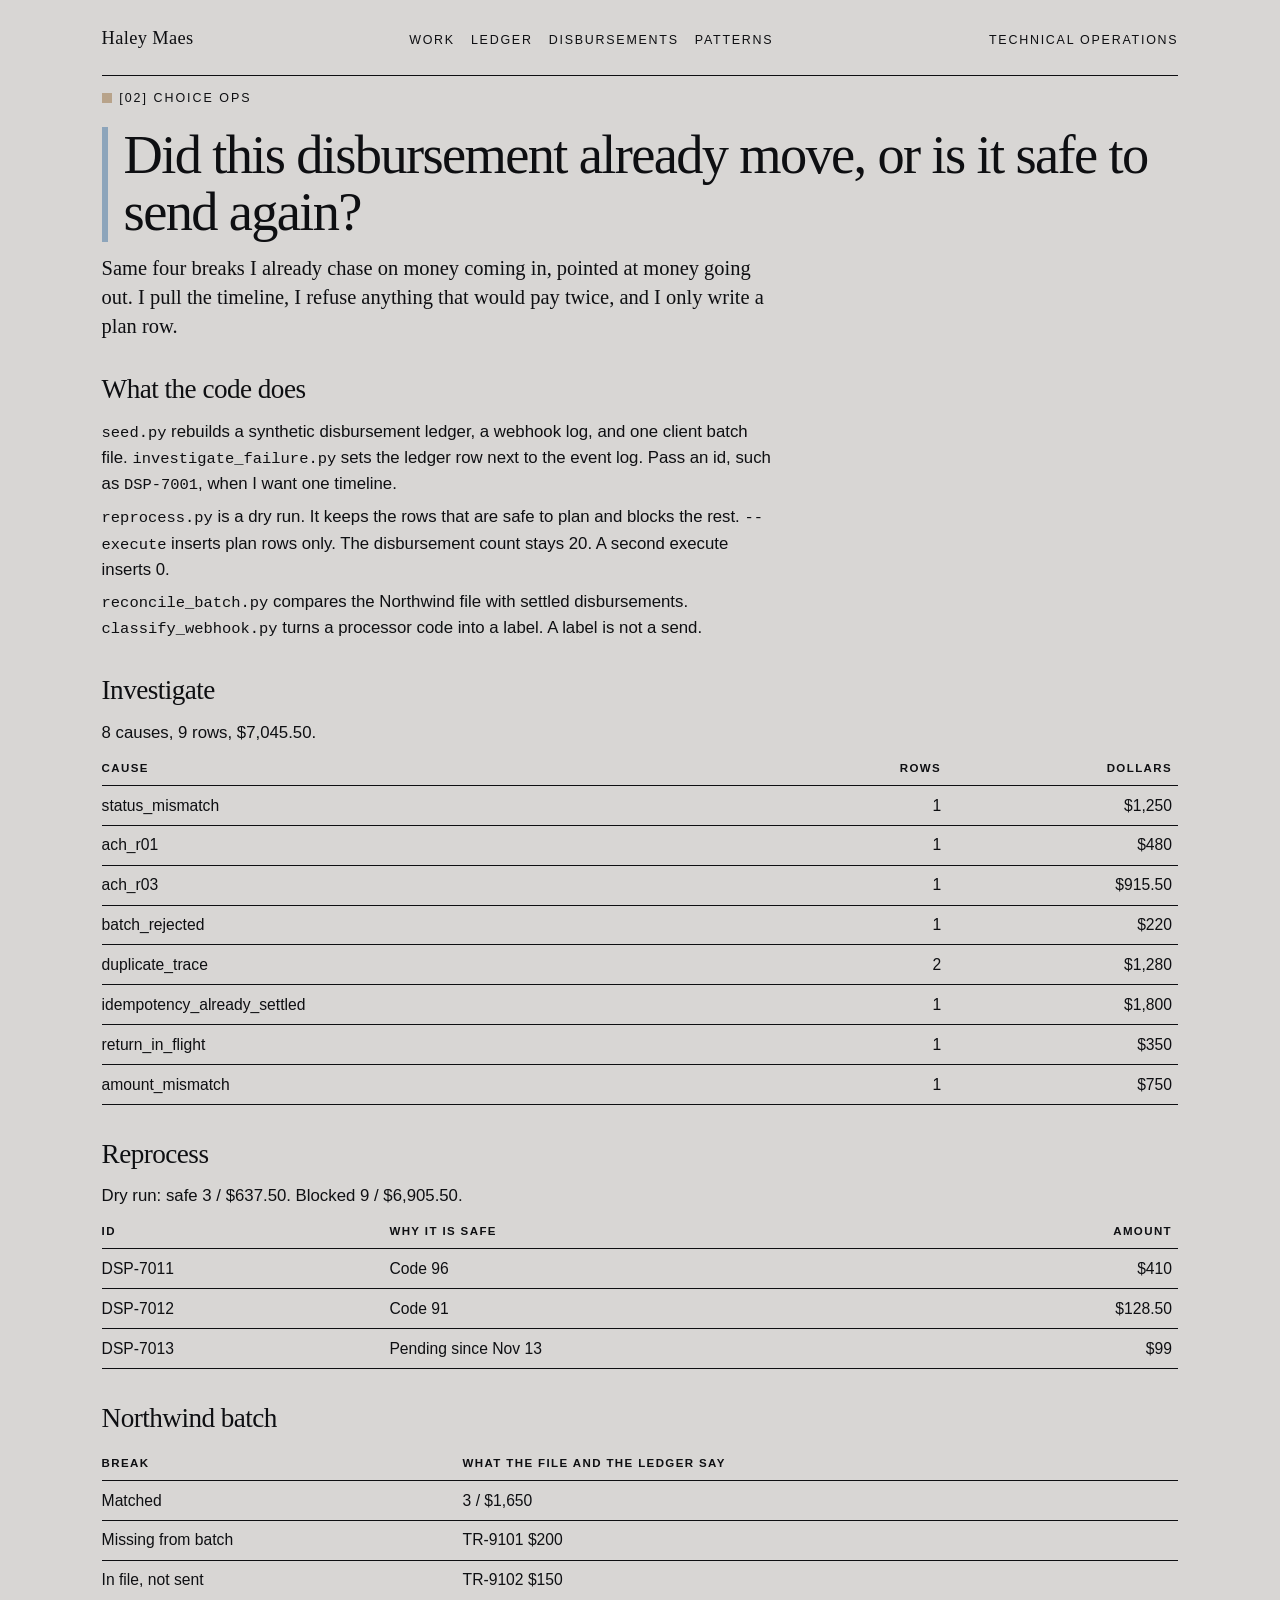
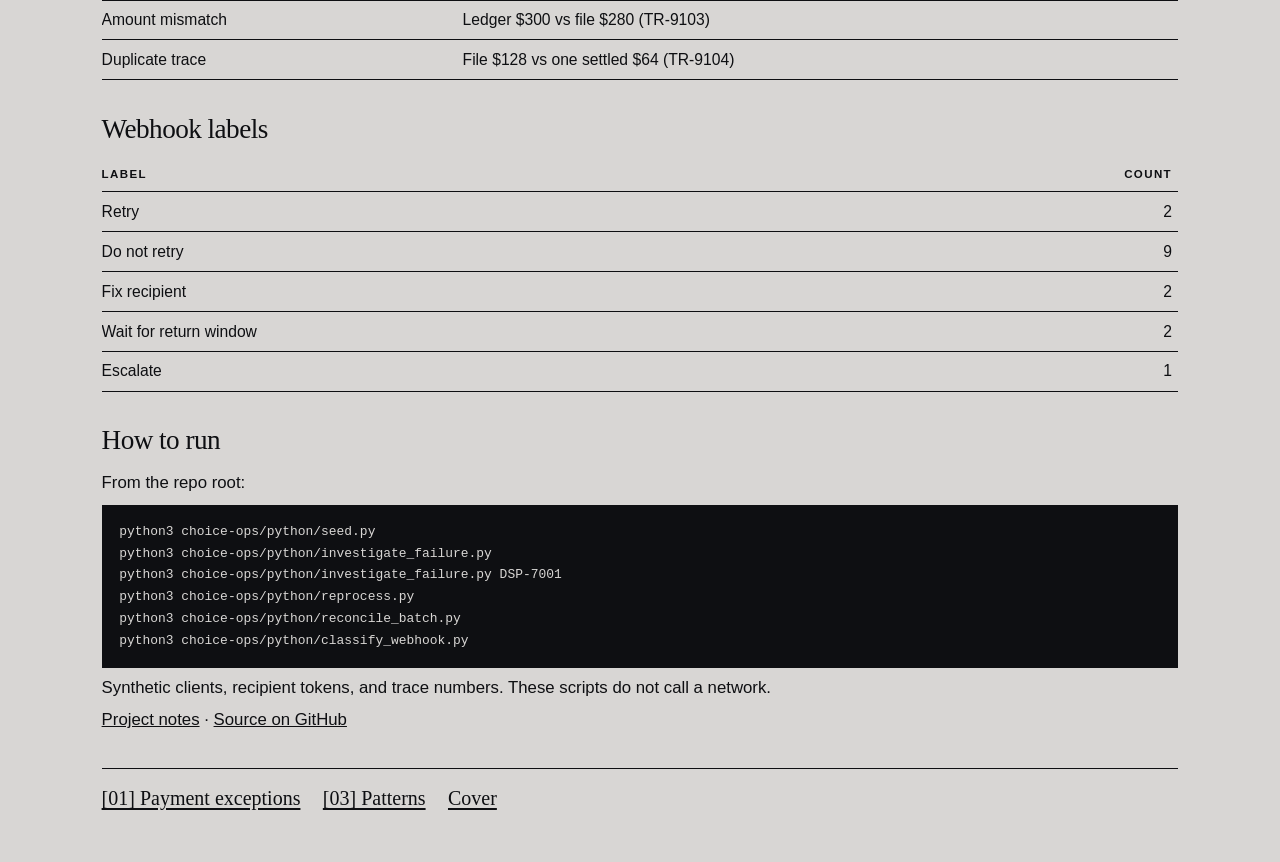
==== choice-ops.html @ cdc79447 "Publish the technical-operations drills as a site I can hand someone. The billing week, the disburse" ====
<!DOCTYPE html>
<html lang="en">
<head>
  <meta charset="utf-8">
  <meta name="viewport" content="width=device-width, initial-scale=1">
  <title>Choice ops — Haley Maes</title>
  <meta name="description" content="Synthetic disbursement drills: investigate a failure, guard the reprocess, reconcile a batch, and label a webhook.">
  <link rel="stylesheet" href="styles.css">
</head>
<body>
  <div class="sheet">
    <header class="mast">
      <a class="name" href="index.html">Haley Maes</a>
      <nav aria-label="Sections">
        <a href="index.html">Work</a>
        <a href="payment-exceptions.html">Ledger</a>
        <a href="choice-ops.html">Disbursements</a>
        <a href="patterns.html">Patterns</a>
      </nav>
      <p>Technical operations</p>
    </header>

    <main class="case">
      <p class="eyebrow"><span class="mark" aria-hidden="true"></span>[02] Choice ops</p>
      <h1 class="question choice">Did this disbursement already move, or is it safe to send again?</h1>
      <p class="lede">Same four breaks I already chase on money coming in, pointed at money going out. I pull the timeline, I refuse anything that would pay twice, and I only write a plan row.</p>

      <h2>What the code does</h2>
      <p><code>seed.py</code> rebuilds a synthetic disbursement ledger, a webhook log, and one client batch file. <code>investigate_failure.py</code> sets the ledger row next to the event log. Pass an id, such as <code>DSP-7001</code>, when I want one timeline.</p>
      <p><code>reprocess.py</code> is a dry run. It keeps the rows that are safe to plan and blocks the rest. <code>--execute</code> inserts plan rows only. The disbursement count stays 20. A second execute inserts 0.</p>
      <p><code>reconcile_batch.py</code> compares the Northwind file with settled disbursements. <code>classify_webhook.py</code> turns a processor code into a label. A label is not a send.</p>

      <h2>Investigate</h2>
      <p>8 causes, 9 rows, $7,045.50.</p>
      <div class="table-wrap">
        <table>
          <thead>
            <tr><th>Cause</th><th class="num">Rows</th><th class="num">Dollars</th></tr>
          </thead>
          <tbody>
            <tr><td>status_mismatch</td><td class="num">1</td><td class="num">$1,250</td></tr>
            <tr><td>ach_r01</td><td class="num">1</td><td class="num">$480</td></tr>
            <tr><td>ach_r03</td><td class="num">1</td><td class="num">$915.50</td></tr>
            <tr><td>batch_rejected</td><td class="num">1</td><td class="num">$220</td></tr>
            <tr><td>duplicate_trace</td><td class="num">2</td><td class="num">$1,280</td></tr>
            <tr><td>idempotency_already_settled</td><td class="num">1</td><td class="num">$1,800</td></tr>
            <tr><td>return_in_flight</td><td class="num">1</td><td class="num">$350</td></tr>
            <tr><td>amount_mismatch</td><td class="num">1</td><td class="num">$750</td></tr>
          </tbody>
        </table>
      </div>

      <h2>Reprocess</h2>
      <p>Dry run: safe 3 / $637.50. Blocked 9 / $6,905.50.</p>
      <div class="table-wrap">
        <table>
          <thead>
            <tr><th>Id</th><th>Why it is safe</th><th class="num">Amount</th></tr>
          </thead>
          <tbody>
            <tr><td>DSP-7011</td><td>Code 96</td><td class="num">$410</td></tr>
            <tr><td>DSP-7012</td><td>Code 91</td><td class="num">$128.50</td></tr>
            <tr><td>DSP-7013</td><td>Pending since Nov 13</td><td class="num">$99</td></tr>
          </tbody>
        </table>
      </div>

      <h2>Northwind batch</h2>
      <div class="table-wrap">
        <table>
          <thead>
            <tr><th>Break</th><th>What the file and the ledger say</th></tr>
          </thead>
          <tbody>
            <tr><td>Matched</td><td>3 / $1,650</td></tr>
            <tr><td>Missing from batch</td><td>TR-9101 $200</td></tr>
            <tr><td>In file, not sent</td><td>TR-9102 $150</td></tr>
            <tr><td>Amount mismatch</td><td>Ledger $300 vs file $280 (TR-9103)</td></tr>
            <tr><td>Duplicate trace</td><td>File $128 vs one settled $64 (TR-9104)</td></tr>
          </tbody>
        </table>
      </div>

      <h2>Webhook labels</h2>
      <div class="table-wrap">
        <table>
          <thead>
            <tr><th>Label</th><th class="num">Count</th></tr>
          </thead>
          <tbody>
            <tr><td>Retry</td><td class="num">2</td></tr>
            <tr><td>Do not retry</td><td class="num">9</td></tr>
            <tr><td>Fix recipient</td><td class="num">2</td></tr>
            <tr><td>Wait for return window</td><td class="num">2</td></tr>
            <tr><td>Escalate</td><td class="num">1</td></tr>
          </tbody>
        </table>
      </div>

      <h2>How to run</h2>
      <p>From the repo root:</p>
      <pre><code>python3 choice-ops/python/seed.py
python3 choice-ops/python/investigate_failure.py
python3 choice-ops/python/investigate_failure.py DSP-7001
python3 choice-ops/python/reprocess.py
python3 choice-ops/python/reconcile_batch.py
python3 choice-ops/python/classify_webhook.py</code></pre>
      <p>Synthetic clients, recipient tokens, and trace numbers. These scripts do not call a network.</p>
      <p><a href="choice-ops/README.md">Project notes</a> · <a href="https://github.com/haleymykellemaes-beep/work-projects/tree/main/choice-ops">Source on GitHub</a></p>

      <nav class="pager" aria-label="More">
        <a href="payment-exceptions.html">[01] Payment exceptions</a>
        <a href="patterns.html">[03] Patterns</a>
        <a href="index.html">Cover</a>
      </nav>
    </main>
  </div>
</body>
</html>
---- styles.css ----
:root {
  --ink: #0E0F12;
  --stone: #D8D6D4;
  --timber: #D2D3D2;
  --khaki: #B8A38A;
  --blue: #7DA9C4;
  --cadet: #8DA5BB;
  --serif: "Iowan Old Style", "Palatino Linotype", Palatino, Georgia, serif;
  --sans: "Avenir Next", "Segoe UI", Helvetica, Arial, sans-serif;
  --mono: "SF Mono", ui-monospace, Menlo, Consolas, monospace;
}

* { box-sizing: border-box; }

html { scroll-behavior: smooth; }

body {
  margin: 0;
  background: var(--stone);
  color: var(--ink);
  font-family: var(--sans);
  font-size: 1.05rem;
  line-height: 1.5;
}

::selection {
  background: var(--khaki);
  color: var(--ink);
}

a { color: inherit; }

a:focus-visible {
  outline: 2px solid var(--ink);
  outline-offset: 3px;
}

.sheet {
  max-width: 1120px;
  margin: 0 auto;
  padding: 1.15rem 1.35rem 3.5rem;
}

.mast {
  display: flex;
  justify-content: space-between;
  align-items: baseline;
  gap: 1rem 1.5rem;
  padding-bottom: 0.8rem;
  border-bottom: 1px solid var(--ink);
  font-size: 0.78rem;
  letter-spacing: 0.14em;
  text-transform: uppercase;
}

.mast .name {
  font-family: var(--serif);
  font-size: 1.15rem;
  letter-spacing: 0.02em;
  text-transform: none;
  text-decoration: none;
}

.mast nav {
  display: flex;
  flex-wrap: wrap;
  gap: 0.35rem 1rem;
}

.mast nav a { text-decoration: none; }

.mast nav a:hover { text-decoration: underline; text-underline-offset: 0.25em; }

.eyebrow {
  margin: 1.35rem 0 0.2rem;
  font-size: 0.78rem;
  letter-spacing: 0.16em;
  text-transform: uppercase;
}

.mark {
  display: inline-block;
  width: 0.65rem;
  height: 0.65rem;
  margin-right: 0.45rem;
  background: var(--khaki);
  vertical-align: -0.05em;
}

.cover {
  margin: 0;
  font-family: var(--serif);
  font-weight: 500;
  font-size: clamp(4.8rem, 16vw, 11.25rem);
  line-height: 0.8;
  letter-spacing: -0.045em;
}

.deck {
  max-width: 38rem;
  margin: 1.15rem 0 0;
  font-family: var(--serif);
  font-size: clamp(1.25rem, 2vw, 1.65rem);
  line-height: 1.35;
}

.toc {
  display: grid;
  grid-template-columns: repeat(3, 1fr);
  margin-top: 1.6rem;
  border-top: 1px solid var(--ink);
  border-bottom: 1px solid var(--ink);
}

.toc a {
  display: block;
  padding: 0.85rem 1rem 0.95rem;
  text-decoration: none;
}

.toc a + a { border-left: 1px solid var(--ink); }

.toc a:hover { background: var(--timber); }

.toc .idx { display: block; margin-bottom: 0.3rem; }

.toc strong {
  display: block;
  font-family: var(--serif);
  font-weight: 500;
  font-size: 1.35rem;
  letter-spacing: -0.02em;
}

.toc em {
  display: block;
  margin-top: 0.2rem;
  font-style: normal;
  font-size: 0.92rem;
}

.idx {
  font-family: var(--serif);
  letter-spacing: 0.06em;
}

.grid {
  display: grid;
  grid-template-columns: 1.35fr 0.95fr;
  gap: 0.85rem;
  margin-top: 0.85rem;
}

.feature { grid-row: span 2; }

.card {
  display: flex;
  flex-direction: column;
  gap: 0.75rem;
  min-height: 16rem;
  padding: 1.25rem 1.3rem 1.3rem;
}

.card h2 {
  margin: 0.15rem 0 0;
  font-family: var(--serif);
  font-weight: 500;
  font-size: clamp(1.8rem, 3vw, 2.7rem);
  line-height: 0.95;
  letter-spacing: -0.03em;
}

.card h2 a { text-decoration: none; }

.card h2 a:hover { text-decoration: underline; text-underline-offset: 0.12em; }

.kicker {
  margin: 0;
  font-size: 0.78rem;
  letter-spacing: 0.12em;
  text-transform: uppercase;
}

.card p { margin: 0; max-width: 36rem; }

.feature { background: var(--blue); }

.cadet { background: var(--cadet); }

.quiet {
  background: var(--timber);
  border-top: 8px solid var(--khaki);
  box-shadow: inset 0 0 0 1px var(--ink);
}

.push { margin-top: auto; display: grid; gap: 1rem; }

.stats {
  display: grid;
  grid-template-columns: repeat(3, 1fr);
  gap: 0.75rem;
  margin: 0;
  padding-top: 0.85rem;
  border-top: 1px solid var(--ink);
}

.stats div { min-width: 0; }

.stats dt {
  margin: 0;
  font-size: 0.7rem;
  letter-spacing: 0.12em;
  text-transform: uppercase;
}

.stats dd {
  margin: 0.15rem 0 0;
  font-family: var(--serif);
  font-size: clamp(1.45rem, 2vw, 2rem);
  line-height: 1;
  font-variant-numeric: tabular-nums lining-nums;
}

.btn {
  display: inline-block;
  width: fit-content;
  padding: 0.72rem 0.95rem;
  background: var(--ink);
  color: var(--stone);
  font-size: 0.75rem;
  letter-spacing: 0.12em;
  text-transform: uppercase;
  text-decoration: none;
}

.btn:hover {
  background: transparent;
  color: var(--ink);
  outline: 1px solid var(--ink);
}

.note {
  margin: 1.15rem 0 0;
  font-size: 0.92rem;
}

.swatches {
  display: grid;
  grid-template-columns: repeat(3, minmax(0, 1fr));
  gap: 0.45rem 1rem;
  margin: 0.8rem 0 0;
  padding: 0;
  list-style: none;
  font-size: 0.82rem;
  font-variant-numeric: tabular-nums;
}

.swatches li { display: flex; align-items: center; gap: 0.5rem; }

.chip {
  width: 1.4rem;
  height: 1.4rem;
  border: 1px solid var(--ink);
  flex: none;
}

.site-foot {
  margin-top: 2.2rem;
  padding-top: 1rem;
  border-top: 1px solid var(--ink);
}

.site-foot p { margin: 0.3rem 0; }

.site-foot a { text-underline-offset: 0.18em; }

.case { padding-top: 0.4rem; }

.question {
  margin: 1.2rem 0 0.8rem;
  padding-left: 1rem;
  border-left: 6px solid var(--blue);
  font-family: var(--serif);
  font-weight: 500;
  font-size: clamp(2rem, 4.4vw, 3.4rem);
  line-height: 1.05;
  letter-spacing: -0.03em;
}

.question.choice { border-left-color: var(--cadet); }

.question.patterns { border-left-color: var(--khaki); }

.lede {
  max-width: 40rem;
  margin: 0 0 1.4rem;
  font-family: var(--serif);
  font-size: 1.28rem;
  line-height: 1.4;
}

.case h2 {
  margin: 1.8rem 0 0.55rem;
  font-family: var(--serif);
  font-weight: 500;
  font-size: 1.7rem;
  letter-spacing: -0.02em;
}

.case p { margin: 0.45rem 0; max-width: 42rem; }

.case ul { margin: 0.4rem 0 0.6rem; padding-left: 1.15rem; max-width: 42rem; }

.case li + li { margin-top: 0.28rem; }

.table-wrap { overflow-x: auto; margin: 0.4rem 0 0.8rem; }

table {
  width: 100%;
  border-collapse: collapse;
  font-variant-numeric: tabular-nums lining-nums;
  font-size: 0.98rem;
}

th, td {
  padding: 0.48rem 0.7rem 0.48rem 0;
  text-align: left;
  vertical-align: top;
  border-bottom: 1px solid var(--ink);
}

th {
  font-size: 0.72rem;
  font-weight: 600;
  letter-spacing: 0.12em;
  text-transform: uppercase;
}

td.num, th.num { text-align: right; padding-right: 0.4rem; }

pre {
  margin: 0.6rem 0 0.4rem;
  padding: 1rem 1.1rem;
  overflow-x: auto;
  background: var(--ink);
  color: var(--stone);
  font-family: var(--mono);
  font-size: 0.88rem;
  line-height: 1.55;
}

code { font-family: var(--mono); font-size: 0.92em; }

.pager {
  display: flex;
  flex-wrap: wrap;
  gap: 0.6rem 1.4rem;
  margin-top: 2.2rem;
  padding-top: 0.9rem;
  border-top: 1px solid var(--ink);
}

.pager a {
  font-family: var(--serif);
  font-size: 1.25rem;
  text-underline-offset: 0.15em;
}

.pattern {
  padding-top: 0.3rem;
  margin-top: 1.3rem;
  border-top: 1px solid var(--ink);
}

.pattern h3 {
  margin: 0.85rem 0 0.25rem;
  font-family: var(--serif);
  font-weight: 500;
  font-size: 1.55rem;
}

@media (max-width: 800px) {
  .sheet { padding: 0.9rem 0.9rem 2.5rem; }

  .mast { align-items: flex-start; flex-direction: column; gap: 0.45rem; }

  .toc, .grid, .swatches { grid-template-columns: 1fr; }

  .toc a + a { border-left: 0; border-top: 1px solid var(--ink); }

  .feature { grid-row: auto; }

  .card { min-height: 0; }

  .stats { grid-template-columns: repeat(3, minmax(0, 1fr)); }

  .question { font-size: 2rem; }
}

@media (max-width: 520px) {
  .stats { grid-template-columns: 1fr; }
}
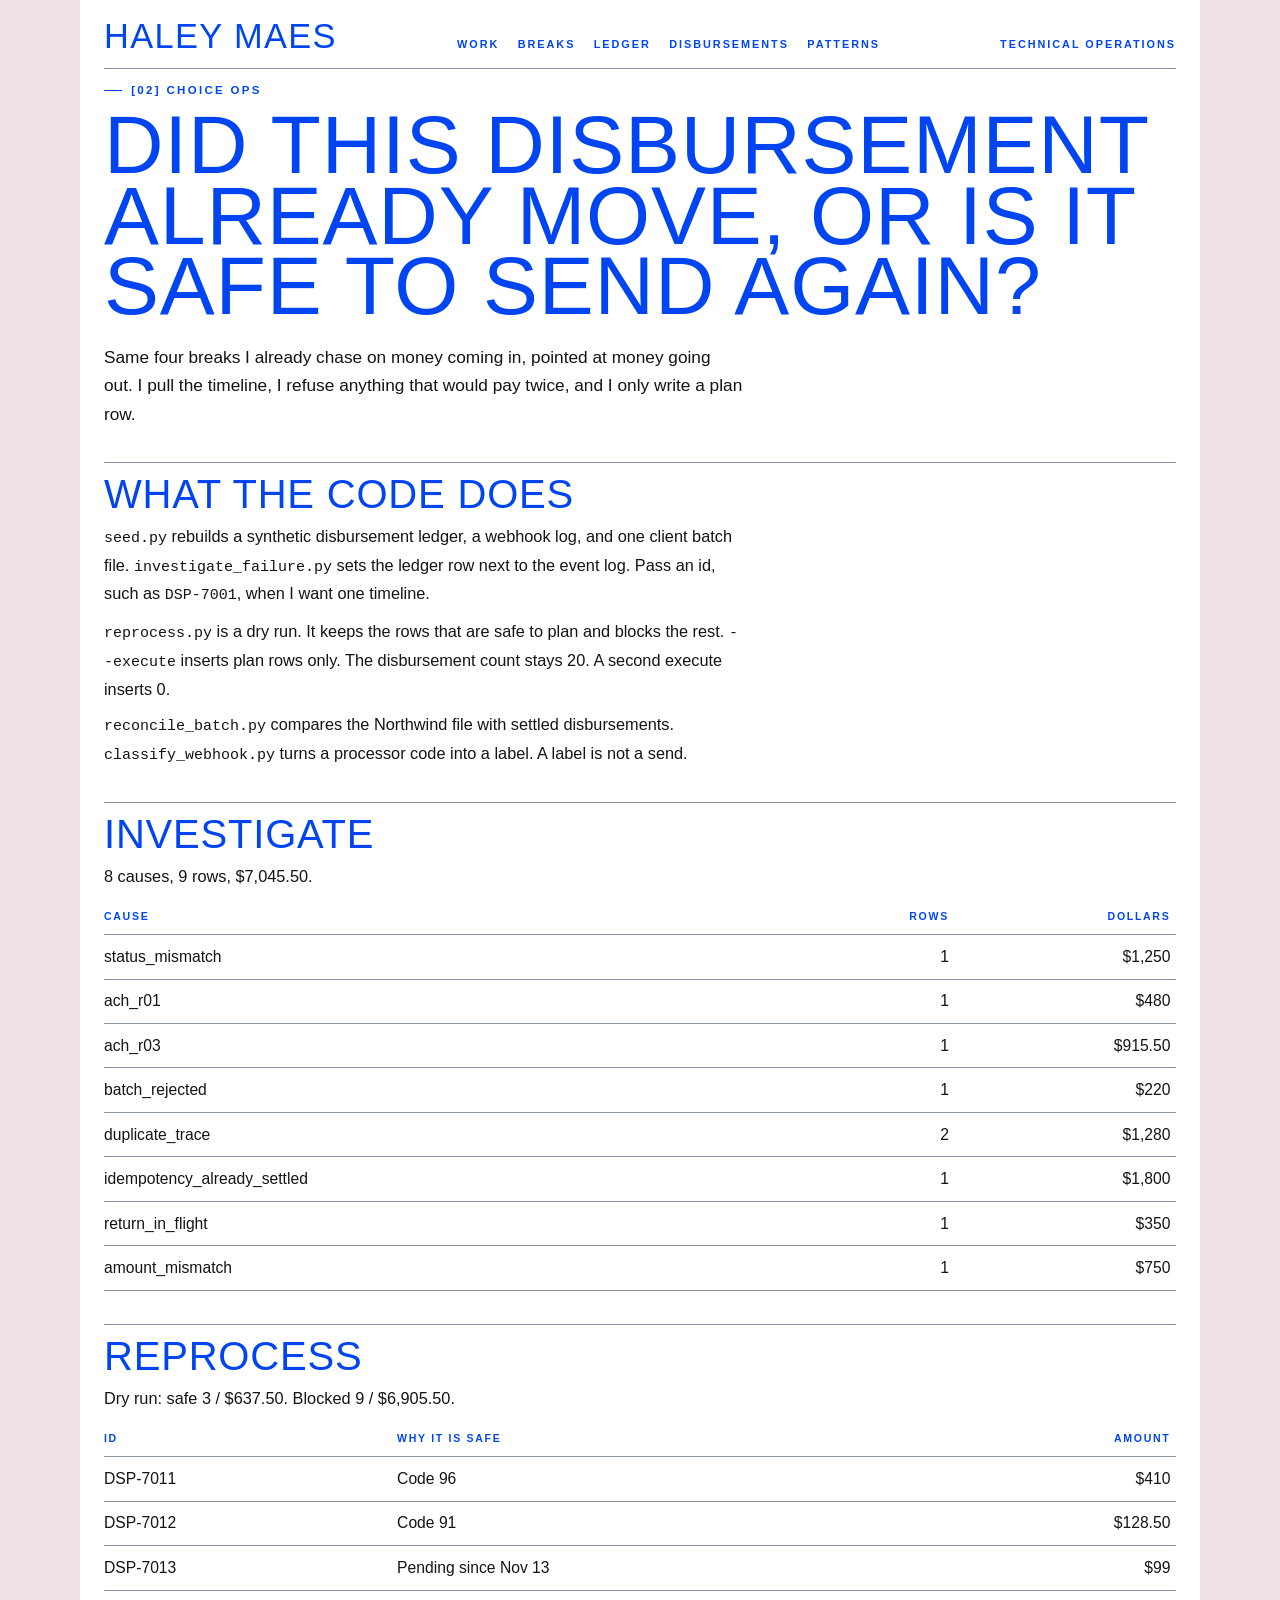
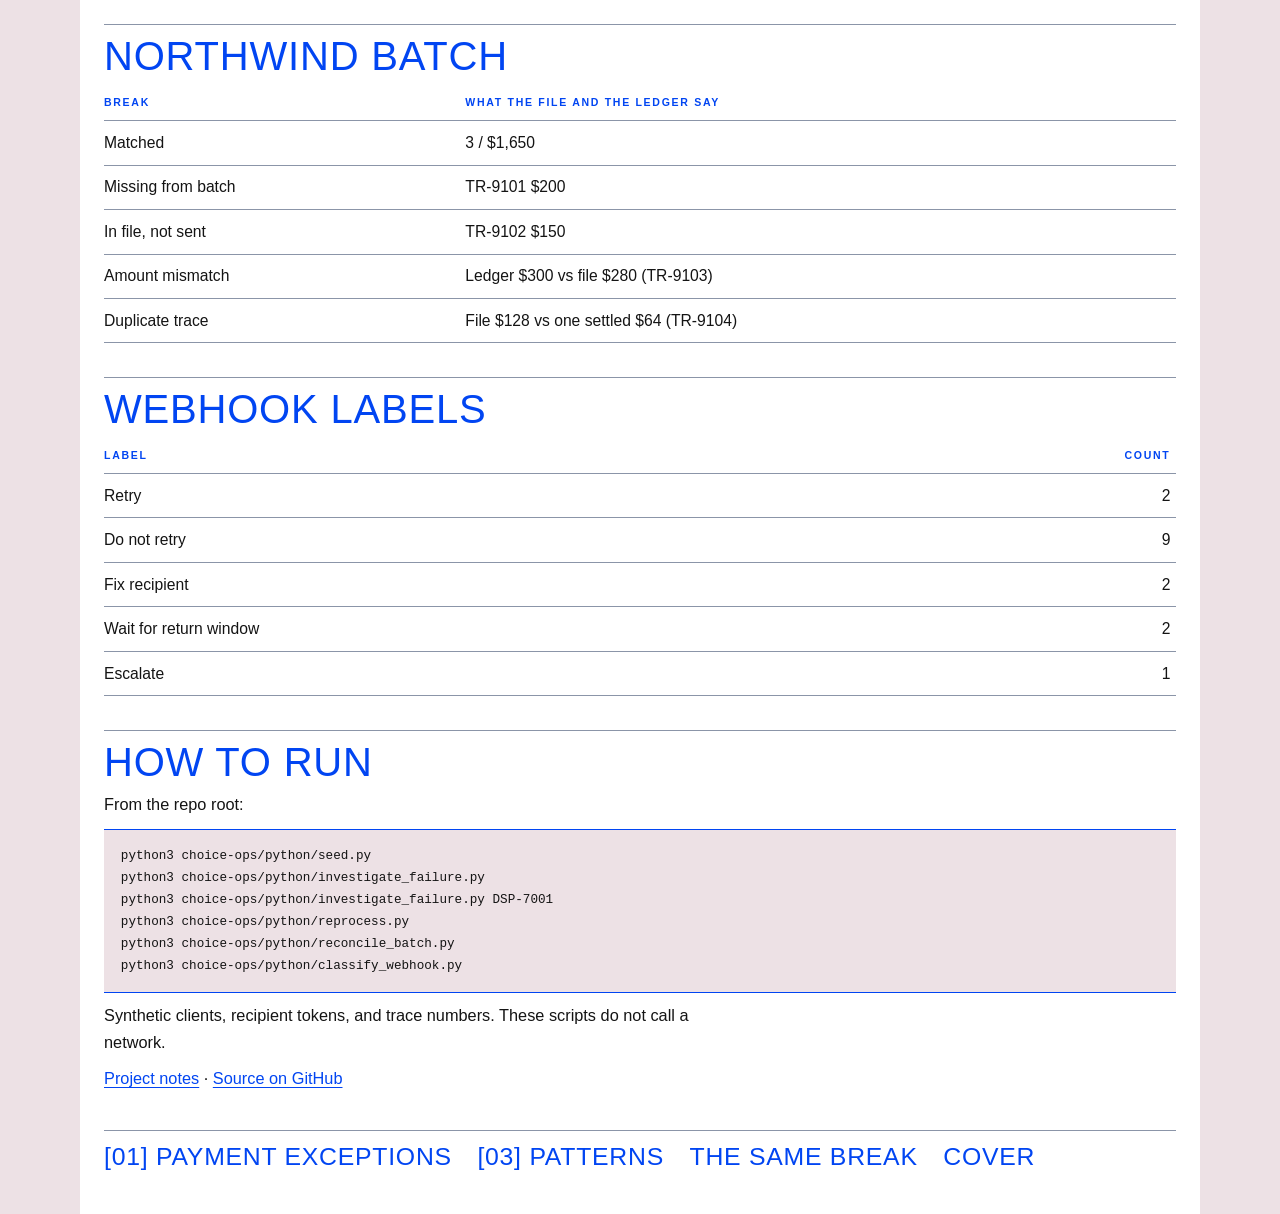
==== commit d55f2df9: "Add a public page for the exception types these projects are for." ====
--- a/choice-ops.html
+++ b/choice-ops.html
@@ -13,6 +13,7 @@
       <a class="name" href="index.html">Haley Maes</a>
       <nav aria-label="Sections">
         <a href="index.html">Work</a>
+        <a href="problems.html">Breaks</a>
         <a href="payment-exceptions.html">Ledger</a>
         <a href="choice-ops.html">Disbursements</a>
         <a href="patterns.html">Patterns</a>
@@ -111,6 +112,7 @@
       <nav class="pager" aria-label="More">
         <a href="payment-exceptions.html">[01] Payment exceptions</a>
         <a href="patterns.html">[03] Patterns</a>
+        <a href="problems.html">The same break</a>
         <a href="index.html">Cover</a>
       </nav>
     </main>
--- a/styles.css
+++ b/styles.css
@@ -1,11 +1,10 @@
 :root {
-  --ink: #0E0F12;
-  --stone: #D8D6D4;
-  --timber: #D2D3D2;
-  --khaki: #B8A38A;
-  --blue: #7DA9C4;
-  --cadet: #8DA5BB;
-  --serif: "Iowan Old Style", "Palatino Linotype", Palatino, Georgia, serif;
+  --blue: #0145F2;
+  --canvas: #EDE1E5;
+  --ink: #141414;
+  --paper: #ffffff;
+  --rule: #8B95A8;
+  --display: Impact, Haettenschweiler, "Arial Narrow", "Arial Black", sans-serif;
   --sans: "Avenir Next", "Segoe UI", Helvetica, Arial, sans-serif;
   --mono: "SF Mono", ui-monospace, Menlo, Consolas, monospace;
 }
@@ -16,304 +15,401 @@
 
 body {
   margin: 0;
-  background: var(--stone);
+  background: var(--canvas);
   color: var(--ink);
   font-family: var(--sans);
-  font-size: 1.05rem;
-  line-height: 1.5;
+  font-size: 1.02rem;
+  line-height: 1.65;
 }
 
 ::selection {
-  background: var(--khaki);
-  color: var(--ink);
-}
-
-a { color: inherit; }
+  background: var(--blue);
+  color: var(--paper);
+}
+
+a {
+  color: var(--blue);
+  text-underline-offset: 0.18em;
+}
+
+a:hover { text-decoration-thickness: 2px; }
 
 a:focus-visible {
-  outline: 2px solid var(--ink);
+  outline: 2px solid var(--blue);
   outline-offset: 3px;
 }
 
 .sheet {
+  container-type: inline-size;
   max-width: 1120px;
   margin: 0 auto;
-  padding: 1.15rem 1.35rem 3.5rem;
+  padding: 1.4rem 1.5rem 3.6rem;
+  background: var(--paper);
+  min-height: 100vh;
 }
 
 .mast {
   display: flex;
   justify-content: space-between;
   align-items: baseline;
-  gap: 1rem 1.5rem;
-  padding-bottom: 0.8rem;
-  border-bottom: 1px solid var(--ink);
-  font-size: 0.78rem;
-  letter-spacing: 0.14em;
-  text-transform: uppercase;
+  gap: 1rem 1.75rem;
+  padding-bottom: 0.85rem;
+  border-bottom: 1px solid var(--rule);
 }
 
 .mast .name {
-  font-family: var(--serif);
-  font-size: 1.15rem;
-  letter-spacing: 0.02em;
-  text-transform: none;
+  font-family: var(--display);
+  font-size: clamp(1.6rem, 3vw, 2.15rem);
+  font-weight: 400;
+  letter-spacing: 0.04em;
+  line-height: 0.85;
+  text-transform: uppercase;
   text-decoration: none;
+  color: var(--blue);
 }
 
 .mast nav {
   display: flex;
   flex-wrap: wrap;
-  gap: 0.35rem 1rem;
-}
-
-.mast nav a { text-decoration: none; }
-
-.mast nav a:hover { text-decoration: underline; text-underline-offset: 0.25em; }
+  gap: 0.35rem 1.15rem;
+}
+
+.mast nav a {
+  font-size: 0.68rem;
+  font-weight: 650;
+  letter-spacing: 0.18em;
+  text-transform: uppercase;
+  text-decoration: none;
+}
+
+.mast nav a:hover { text-decoration: underline; }
+
+.mast p {
+  margin: 0;
+  max-width: 14rem;
+  font-size: 0.68rem;
+  font-weight: 650;
+  letter-spacing: 0.18em;
+  line-height: 1.45;
+  text-align: right;
+  text-transform: uppercase;
+  color: var(--blue);
+}
 
 .eyebrow {
-  margin: 1.35rem 0 0.2rem;
-  font-size: 0.78rem;
-  letter-spacing: 0.16em;
-  text-transform: uppercase;
+  margin: 1.5rem 0 0.35rem;
+  font-size: 0.72rem;
+  font-weight: 650;
+  letter-spacing: 0.2em;
+  text-transform: uppercase;
+  color: var(--blue);
 }
 
 .mark {
   display: inline-block;
-  width: 0.65rem;
-  height: 0.65rem;
-  margin-right: 0.45rem;
-  background: var(--khaki);
-  vertical-align: -0.05em;
+  width: 1.15rem;
+  height: 1px;
+  margin-right: 0.55rem;
+  background: var(--blue);
+  vertical-align: 0.28em;
+}
+
+.hero {
+  display: grid;
+  grid-template-columns: minmax(0, 1.45fr) minmax(12rem, 0.7fr);
+  gap: 1.5rem 2.5rem;
+  align-items: end;
+  margin-top: 0.4rem;
 }
 
 .cover {
   margin: 0;
-  font-family: var(--serif);
-  font-weight: 500;
-  font-size: clamp(4.8rem, 16vw, 11.25rem);
-  line-height: 0.8;
-  letter-spacing: -0.045em;
+  max-width: 100%;
+  font-family: var(--display);
+  font-weight: 400;
+  font-size: clamp(4.8rem, 20cqi, 10.5rem);
+  line-height: 0.78;
+  letter-spacing: 0.01em;
+  text-transform: uppercase;
+  color: var(--blue);
+  overflow-wrap: break-word;
 }
 
 .deck {
-  max-width: 38rem;
-  margin: 1.15rem 0 0;
-  font-family: var(--serif);
-  font-size: clamp(1.25rem, 2vw, 1.65rem);
-  line-height: 1.35;
+  max-width: 34rem;
+  margin: 1.35rem 0 0;
+  font-size: 1.05rem;
+  line-height: 1.65;
 }
 
 .toc {
-  display: grid;
-  grid-template-columns: repeat(3, 1fr);
-  margin-top: 1.6rem;
-  border-top: 1px solid var(--ink);
-  border-bottom: 1px solid var(--ink);
+  display: flex;
+  flex-direction: column;
+  margin: 0;
+  padding: 0;
+  border: 0;
 }
 
 .toc a {
   display: block;
-  padding: 0.85rem 1rem 0.95rem;
+  padding: 0.72rem 0 0.85rem;
+  border-top: 1px solid var(--blue);
   text-decoration: none;
 }
 
-.toc a + a { border-left: 1px solid var(--ink); }
-
-.toc a:hover { background: var(--timber); }
-
-.toc .idx { display: block; margin-bottom: 0.3rem; }
+.toc a:last-child { border-bottom: 1px solid var(--blue); }
+
+.toc a:hover { background: var(--canvas); }
+
+.toc .idx {
+  display: block;
+  margin-bottom: 0.35rem;
+}
 
 .toc strong {
   display: block;
-  font-family: var(--serif);
-  font-weight: 500;
-  font-size: 1.35rem;
-  letter-spacing: -0.02em;
+  font-family: var(--display);
+  font-weight: 400;
+  font-size: clamp(1.35rem, 2.4vw, 1.85rem);
+  line-height: 0.88;
+  letter-spacing: 0.02em;
+  text-transform: uppercase;
+  color: var(--blue);
 }
 
 .toc em {
   display: block;
-  margin-top: 0.2rem;
+  margin-top: 0.35rem;
   font-style: normal;
   font-size: 0.92rem;
+  line-height: 1.4;
+  color: var(--ink);
 }
 
 .idx {
-  font-family: var(--serif);
-  letter-spacing: 0.06em;
+  font-size: 0.68rem;
+  font-weight: 650;
+  letter-spacing: 0.18em;
+  text-transform: uppercase;
+  color: var(--blue);
 }
 
 .grid {
   display: grid;
   grid-template-columns: 1.35fr 0.95fr;
+  gap: 0 1.75rem;
+  margin-top: 2.4rem;
+  border-top: 1px solid var(--rule);
+}
+
+.feature { grid-row: span 2; }
+
+.card {
+  display: flex;
+  flex-direction: column;
   gap: 0.85rem;
-  margin-top: 0.85rem;
-}
-
-.feature { grid-row: span 2; }
-
-.card {
-  display: flex;
-  flex-direction: column;
-  gap: 0.75rem;
-  min-height: 16rem;
-  padding: 1.25rem 1.3rem 1.3rem;
+  min-height: 0;
+  padding: 1.35rem 0 1.6rem;
+  background: transparent;
+  border-bottom: 1px solid var(--rule);
 }
 
 .card h2 {
-  margin: 0.15rem 0 0;
-  font-family: var(--serif);
-  font-weight: 500;
-  font-size: clamp(1.8rem, 3vw, 2.7rem);
-  line-height: 0.95;
-  letter-spacing: -0.03em;
-}
-
-.card h2 a { text-decoration: none; }
-
-.card h2 a:hover { text-decoration: underline; text-underline-offset: 0.12em; }
+  margin: 0.2rem 0 0;
+  max-width: 100%;
+  font-family: var(--display);
+  font-weight: 400;
+  font-size: clamp(2.4rem, 8cqi, 4.4rem);
+  line-height: 0.84;
+  letter-spacing: 0.01em;
+  text-transform: uppercase;
+  overflow-wrap: break-word;
+}
+
+.card h2 a {
+  color: var(--blue);
+  text-decoration: none;
+}
+
+.card h2 a:hover { text-decoration: underline; text-underline-offset: 0.08em; }
 
 .kicker {
-  margin: 0;
-  font-size: 0.78rem;
-  letter-spacing: 0.12em;
-  text-transform: uppercase;
+  margin: 0.35rem 0 0;
+  font-size: 0.68rem;
+  font-weight: 650;
+  letter-spacing: 0.16em;
+  text-transform: uppercase;
+  color: var(--blue);
 }
 
 .card p { margin: 0; max-width: 36rem; }
 
-.feature { background: var(--blue); }
-
-.cadet { background: var(--cadet); }
-
-.quiet {
-  background: var(--timber);
-  border-top: 8px solid var(--khaki);
-  box-shadow: inset 0 0 0 1px var(--ink);
-}
-
-.push { margin-top: auto; display: grid; gap: 1rem; }
+.push {
+  margin-top: auto;
+  display: grid;
+  gap: 1.1rem;
+}
 
 .stats {
   display: grid;
-  grid-template-columns: repeat(3, 1fr);
-  gap: 0.75rem;
+  grid-template-columns: repeat(3, minmax(0, 1fr));
+  gap: 0.85rem;
   margin: 0;
   padding-top: 0.85rem;
-  border-top: 1px solid var(--ink);
+  border-top: 1px solid var(--rule);
 }
 
 .stats div { min-width: 0; }
 
 .stats dt {
   margin: 0;
-  font-size: 0.7rem;
-  letter-spacing: 0.12em;
-  text-transform: uppercase;
+  font-size: 0.66rem;
+  font-weight: 650;
+  letter-spacing: 0.16em;
+  text-transform: uppercase;
+  color: var(--blue);
 }
 
 .stats dd {
-  margin: 0.15rem 0 0;
-  font-family: var(--serif);
-  font-size: clamp(1.45rem, 2vw, 2rem);
-  line-height: 1;
+  margin: 0.2rem 0 0;
+  font-family: var(--display);
+  font-size: clamp(1.7rem, 3vw, 2.4rem);
+  line-height: 0.85;
+  letter-spacing: 0.02em;
+  color: var(--blue);
   font-variant-numeric: tabular-nums lining-nums;
 }
 
 .btn {
   display: inline-block;
   width: fit-content;
-  padding: 0.72rem 0.95rem;
+  padding: 0 0 0.12rem;
+  background: transparent;
+  color: var(--blue);
+  font-size: 0.7rem;
+  font-weight: 650;
+  letter-spacing: 0.16em;
+  text-transform: uppercase;
+  text-decoration: none;
+  border-bottom: 1px solid var(--blue);
+}
+
+.btn:hover { text-decoration: none; border-bottom-width: 2px; }
+
+.btn.primary {
+  padding: 0.85rem 1.15rem;
+  background: var(--blue);
+  color: var(--paper);
+  border: 0;
+}
+
+.btn.primary:hover {
   background: var(--ink);
-  color: var(--stone);
-  font-size: 0.75rem;
-  letter-spacing: 0.12em;
-  text-transform: uppercase;
-  text-decoration: none;
-}
-
-.btn:hover {
-  background: transparent;
-  color: var(--ink);
-  outline: 1px solid var(--ink);
+  color: var(--paper);
 }
 
 .note {
-  margin: 1.15rem 0 0;
-  font-size: 0.92rem;
+  margin: 1.6rem 0 0;
+  max-width: 40rem;
+  font-size: 0.95rem;
 }
 
 .swatches {
-  display: grid;
-  grid-template-columns: repeat(3, minmax(0, 1fr));
-  gap: 0.45rem 1rem;
-  margin: 0.8rem 0 0;
+  display: flex;
+  flex-wrap: wrap;
+  gap: 0.55rem 1.4rem;
+  margin: 1.1rem 0 0;
+  padding: 0.9rem 0 0;
+  border-top: 1px solid var(--rule);
+  list-style: none;
+  font-size: 0.68rem;
+  font-weight: 650;
+  letter-spacing: 0.14em;
+  text-transform: uppercase;
+  font-variant-numeric: tabular-nums;
+}
+
+.swatches li {
+  display: flex;
+  align-items: center;
+  gap: 0.5rem;
+}
+
+.chip {
+  width: 1.15rem;
+  height: 1.15rem;
+  border: 1px solid var(--rule);
+  flex: none;
+}
+
+.site-foot {
+  display: flex;
+  justify-content: space-between;
+  align-items: baseline;
+  gap: 1rem 2rem;
+  margin-top: 2.4rem;
+  padding-top: 0.85rem;
+  border-top: 1px solid var(--rule);
+  font-size: 0.7rem;
+  font-weight: 650;
+  letter-spacing: 0.16em;
+  text-transform: uppercase;
+}
+
+.site-foot p { margin: 0; }
+
+.site-foot a { text-decoration: none; }
+
+.site-foot a:hover { text-decoration: underline; }
+
+.case { padding-top: 0.2rem; }
+
+.question {
+  margin: 0.35rem 0 1.35rem;
   padding: 0;
-  list-style: none;
-  font-size: 0.82rem;
-  font-variant-numeric: tabular-nums;
-}
-
-.swatches li { display: flex; align-items: center; gap: 0.5rem; }
-
-.chip {
-  width: 1.4rem;
-  height: 1.4rem;
-  border: 1px solid var(--ink);
-  flex: none;
-}
-
-.site-foot {
-  margin-top: 2.2rem;
-  padding-top: 1rem;
-  border-top: 1px solid var(--ink);
-}
-
-.site-foot p { margin: 0.3rem 0; }
-
-.site-foot a { text-underline-offset: 0.18em; }
-
-.case { padding-top: 0.4rem; }
-
-.question {
-  margin: 1.2rem 0 0.8rem;
-  padding-left: 1rem;
-  border-left: 6px solid var(--blue);
-  font-family: var(--serif);
-  font-weight: 500;
-  font-size: clamp(2rem, 4.4vw, 3.4rem);
-  line-height: 1.05;
-  letter-spacing: -0.03em;
-}
-
-.question.choice { border-left-color: var(--cadet); }
-
-.question.patterns { border-left-color: var(--khaki); }
+  border: 0;
+  max-width: 100%;
+  font-family: var(--display);
+  font-weight: 400;
+  font-size: clamp(2.5rem, 8.2cqi, 5.15rem);
+  line-height: 0.86;
+  letter-spacing: 0.01em;
+  text-transform: uppercase;
+  color: var(--blue);
+  overflow-wrap: break-word;
+}
 
 .lede {
+  max-width: 38rem;
+  margin: 0 0 1.6rem;
+  font-size: 1.08rem;
+  line-height: 1.65;
+}
+
+.case h2 {
+  margin: 2.1rem 0 0.7rem;
+  padding-top: 0.85rem;
+  border-top: 1px solid var(--rule);
+  font-family: var(--display);
+  font-weight: 400;
+  font-size: clamp(1.7rem, 4cqi, 2.5rem);
+  line-height: 0.88;
+  letter-spacing: 0.02em;
+  text-transform: uppercase;
+  color: var(--blue);
+}
+
+.case p { margin: 0.55rem 0; max-width: 40rem; }
+
+.case ul {
+  margin: 0.45rem 0 0.7rem;
+  padding-left: 1.15rem;
   max-width: 40rem;
-  margin: 0 0 1.4rem;
-  font-family: var(--serif);
-  font-size: 1.28rem;
-  line-height: 1.4;
-}
-
-.case h2 {
-  margin: 1.8rem 0 0.55rem;
-  font-family: var(--serif);
-  font-weight: 500;
-  font-size: 1.7rem;
-  letter-spacing: -0.02em;
-}
-
-.case p { margin: 0.45rem 0; max-width: 42rem; }
-
-.case ul { margin: 0.4rem 0 0.6rem; padding-left: 1.15rem; max-width: 42rem; }
-
-.case li + li { margin-top: 0.28rem; }
-
-.table-wrap { overflow-x: auto; margin: 0.4rem 0 0.8rem; }
+}
+
+.case li + li { margin-top: 0.35rem; }
+
+.table-wrap { overflow-x: auto; margin: 0.55rem 0 0.9rem; }
 
 table {
   width: 100%;
@@ -323,30 +419,33 @@
 }
 
 th, td {
-  padding: 0.48rem 0.7rem 0.48rem 0;
+  padding: 0.55rem 0.85rem 0.55rem 0;
   text-align: left;
   vertical-align: top;
-  border-bottom: 1px solid var(--ink);
+  border-bottom: 1px solid var(--rule);
 }
 
 th {
-  font-size: 0.72rem;
-  font-weight: 600;
-  letter-spacing: 0.12em;
-  text-transform: uppercase;
-}
-
-td.num, th.num { text-align: right; padding-right: 0.4rem; }
+  font-size: 0.66rem;
+  font-weight: 650;
+  letter-spacing: 0.16em;
+  text-transform: uppercase;
+  color: var(--blue);
+}
+
+td.num, th.num { text-align: right; padding-right: 0.35rem; }
 
 pre {
-  margin: 0.6rem 0 0.4rem;
-  padding: 1rem 1.1rem;
+  margin: 0.7rem 0 0.45rem;
+  padding: 0.95rem 1.05rem;
   overflow-x: auto;
-  background: var(--ink);
-  color: var(--stone);
+  background: var(--canvas);
+  color: var(--ink);
+  border-top: 1px solid var(--blue);
+  border-bottom: 1px solid var(--blue);
   font-family: var(--mono);
-  font-size: 0.88rem;
-  line-height: 1.55;
+  font-size: 0.86rem;
+  line-height: 1.6;
 }
 
 code { font-family: var(--mono); font-size: 0.92em; }
@@ -354,49 +453,68 @@
 .pager {
   display: flex;
   flex-wrap: wrap;
-  gap: 0.6rem 1.4rem;
-  margin-top: 2.2rem;
+  gap: 0.75rem 1.6rem;
+  margin-top: 2.4rem;
   padding-top: 0.9rem;
-  border-top: 1px solid var(--ink);
+  border-top: 1px solid var(--rule);
 }
 
 .pager a {
-  font-family: var(--serif);
-  font-size: 1.25rem;
-  text-underline-offset: 0.15em;
-}
+  font-family: var(--display);
+  font-size: clamp(1.15rem, 2.5vw, 1.55rem);
+  line-height: 0.9;
+  letter-spacing: 0.03em;
+  text-transform: uppercase;
+  text-decoration: none;
+}
+
+.pager a:hover { text-decoration: underline; text-underline-offset: 0.12em; }
 
 .pattern {
-  padding-top: 0.3rem;
-  margin-top: 1.3rem;
-  border-top: 1px solid var(--ink);
+  padding-top: 0.15rem;
+  margin-top: 1.5rem;
+  border-top: 1px solid var(--rule);
 }
 
 .pattern h3 {
-  margin: 0.85rem 0 0.25rem;
-  font-family: var(--serif);
-  font-weight: 500;
-  font-size: 1.55rem;
+  margin: 0.45rem 0 0.35rem;
+  font-family: var(--display);
+  font-weight: 400;
+  font-size: clamp(1.8rem, 4cqi, 2.6rem);
+  line-height: 0.88;
+  letter-spacing: 0.02em;
+  text-transform: uppercase;
+  color: var(--blue);
 }
 
 @media (max-width: 800px) {
-  .sheet { padding: 0.9rem 0.9rem 2.5rem; }
-
-  .mast { align-items: flex-start; flex-direction: column; gap: 0.45rem; }
-
-  .toc, .grid, .swatches { grid-template-columns: 1fr; }
-
-  .toc a + a { border-left: 0; border-top: 1px solid var(--ink); }
+  .sheet { padding: 1rem 1rem 2.6rem; }
+
+  .mast {
+    align-items: flex-start;
+    flex-direction: column;
+    gap: 0.7rem;
+  }
+
+  .mast p { text-align: left; }
+
+  .hero, .grid { grid-template-columns: 1fr; }
 
   .feature { grid-row: auto; }
-
-  .card { min-height: 0; }
-
-  .stats { grid-template-columns: repeat(3, minmax(0, 1fr)); }
-
-  .question { font-size: 2rem; }
-}
-
-@media (max-width: 520px) {
+}
+
+@media (max-width: 700px) {
+  .cover { font-size: clamp(3.5rem, 22cqi, 4.6rem); }
+
+  .question { font-size: clamp(1.85rem, 11cqi, 2.55rem); }
+
+  .card h2 { font-size: clamp(2rem, 12cqi, 2.8rem); }
+
   .stats { grid-template-columns: 1fr; }
-}
+
+  .site-foot {
+    flex-direction: column;
+    align-items: flex-start;
+    gap: 0.45rem;
+  }
+}
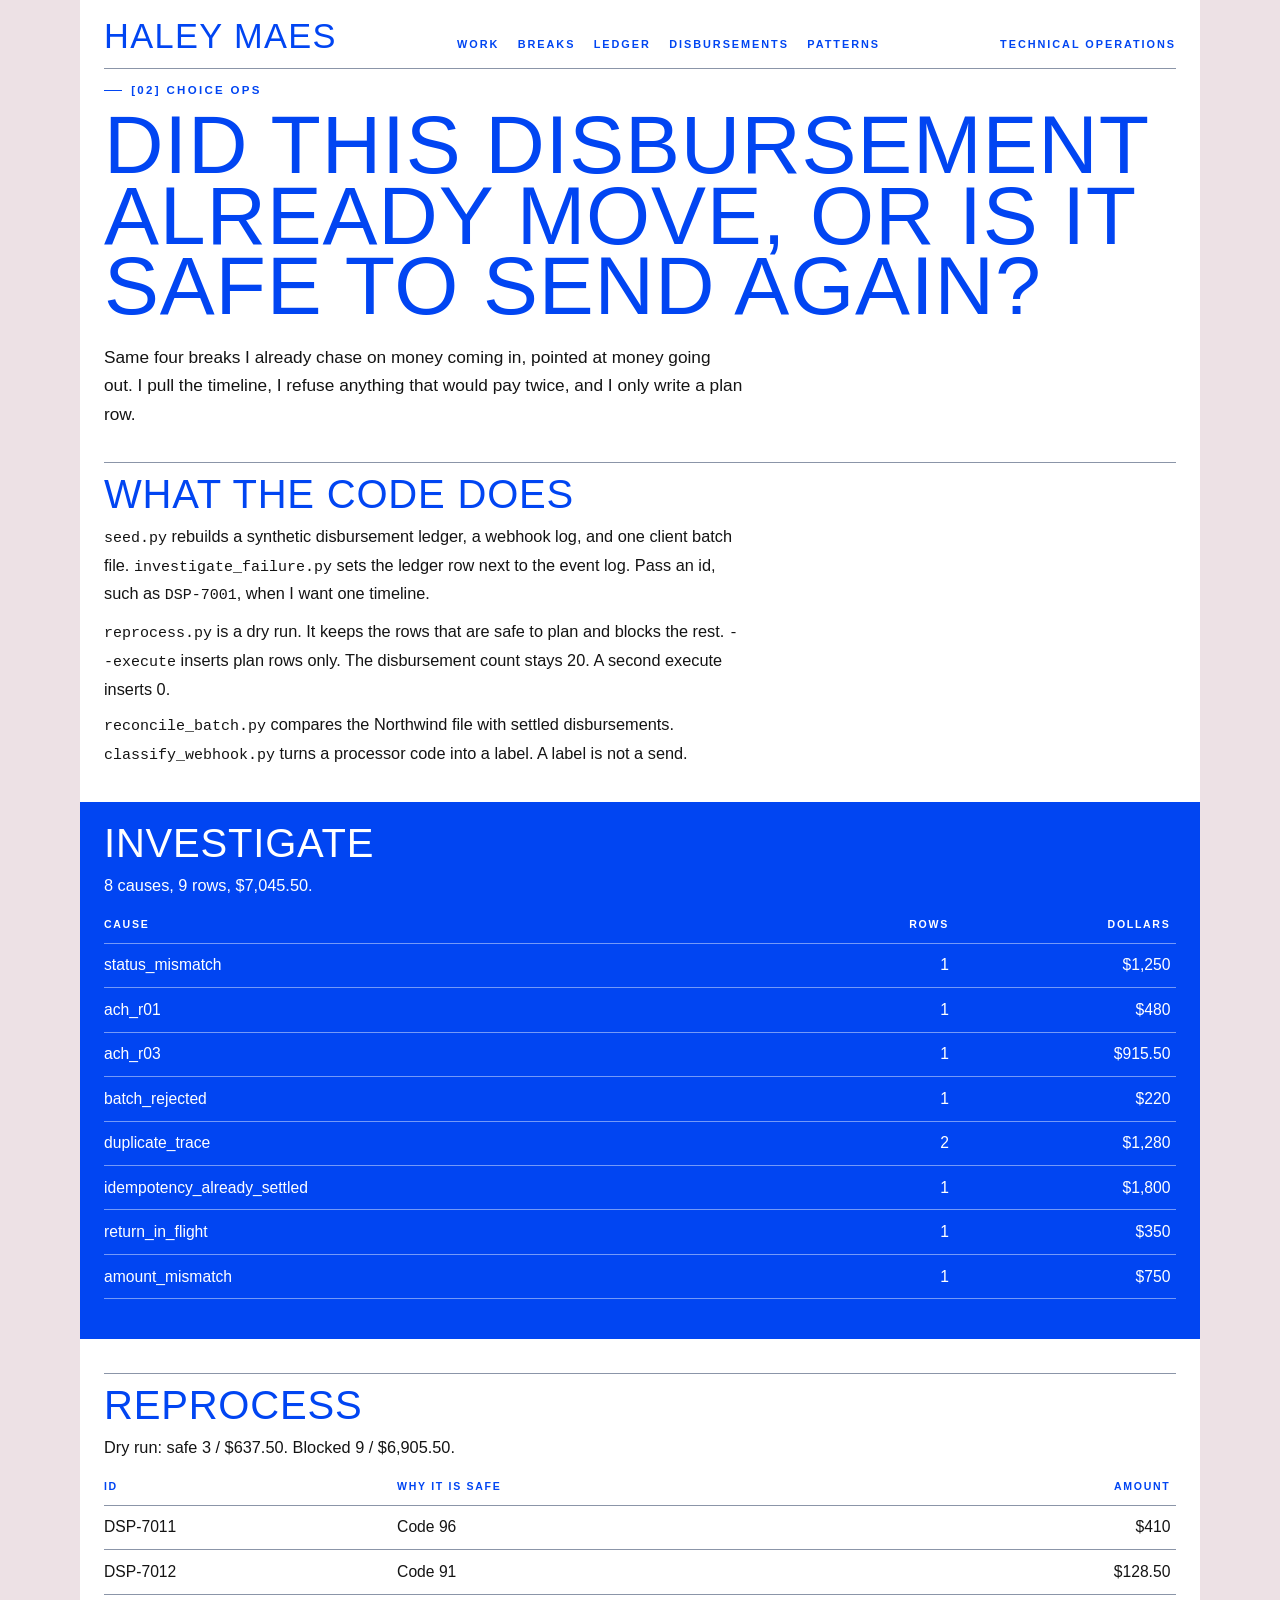
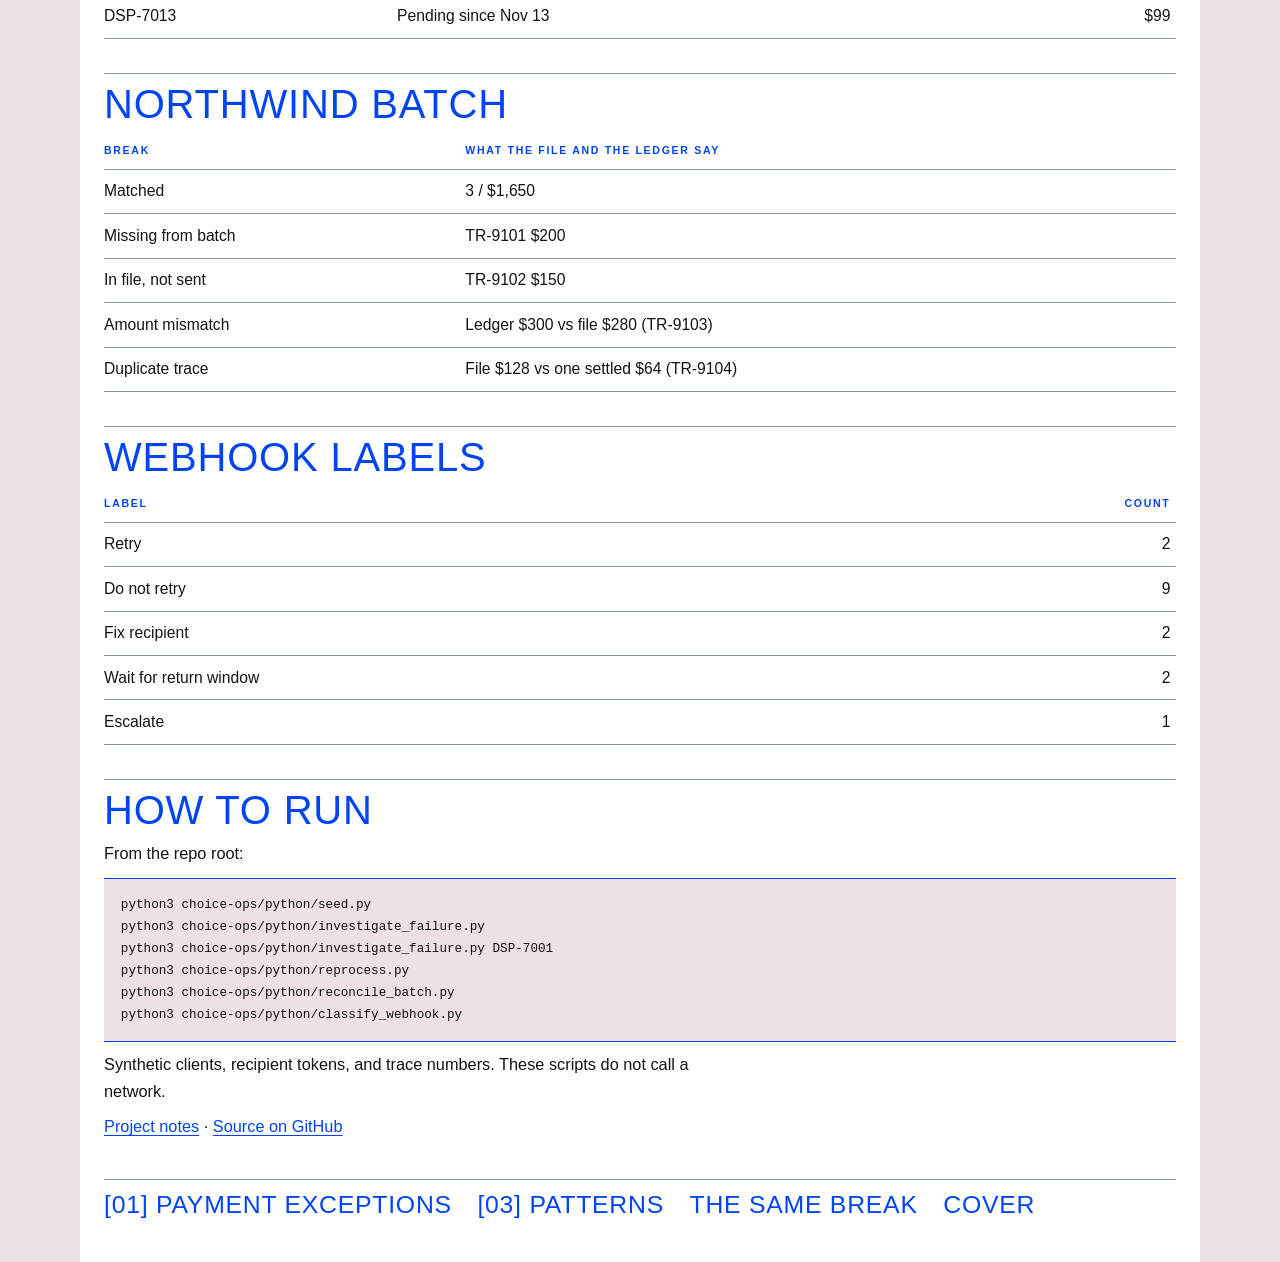
==== commit b3c73a7c: "Let selected sections read as blue fields with white type." ====
--- a/choice-ops.html
+++ b/choice-ops.html
@@ -5,7 +5,7 @@
   <meta name="viewport" content="width=device-width, initial-scale=1">
   <title>Choice ops — Haley Maes</title>
   <meta name="description" content="Synthetic disbursement drills: investigate a failure, guard the reprocess, reconcile a batch, and label a webhook.">
-  <link rel="stylesheet" href="styles.css">
+  <link rel="stylesheet" href="styles.css?v=3">
 </head>
 <body>
   <div class="sheet">
@@ -31,6 +31,7 @@
       <p><code>reprocess.py</code> is a dry run. It keeps the rows that are safe to plan and blocks the rest. <code>--execute</code> inserts plan rows only. The disbursement count stays 20. A second execute inserts 0.</p>
       <p><code>reconcile_batch.py</code> compares the Northwind file with settled disbursements. <code>classify_webhook.py</code> turns a processor code into a label. A label is not a send.</p>
 
+      <section class="band">
       <h2>Investigate</h2>
       <p>8 causes, 9 rows, $7,045.50.</p>
       <div class="table-wrap">
@@ -50,6 +51,7 @@
           </tbody>
         </table>
       </div>
+      </section>
 
       <h2>Reprocess</h2>
       <p>Dry run: safe 3 / $637.50. Blocked 9 / $6,905.50.</p>
--- a/styles.css
+++ b/styles.css
@@ -40,10 +40,11 @@
 }
 
 .sheet {
+  --gutter: 1.5rem;
   container-type: inline-size;
   max-width: 1120px;
   margin: 0 auto;
-  padding: 1.4rem 1.5rem 3.6rem;
+  padding: 1.4rem var(--gutter) 3.6rem;
   background: var(--paper);
   min-height: 100vh;
 }
@@ -487,8 +488,95 @@
   color: var(--blue);
 }
 
+.band {
+  background: var(--blue);
+  color: #fff;
+  margin-left: calc(var(--gutter) * -1);
+  margin-right: calc(var(--gutter) * -1);
+  padding: 1.45rem var(--gutter) 1.6rem;
+  overflow-wrap: break-word;
+}
+
+.band.bleed {
+  position: relative;
+  z-index: 0;
+}
+
+.band.bleed::before {
+  content: "";
+  position: absolute;
+  z-index: -1;
+  top: 0;
+  bottom: 0;
+  left: 50%;
+  width: 100vw;
+  transform: translateX(-50%);
+  background: var(--blue);
+}
+
+.card.band {
+  border-bottom: 0;
+  background: var(--blue);
+}
+
+.card.feature.band {
+  grid-column: 1 / -1;
+  grid-row: auto;
+  min-width: 0;
+}
+
+.grid:has(> .feature.band) { border-top: 0; }
+
+.case > .band { margin-top: 2.1rem; }
+
+.case .band > h2:first-child {
+  margin-top: 0;
+  padding-top: 0;
+  border-top: 0;
+}
+
+.pattern.band { border-top: 0; }
+
+.band a,
+.card.band h2 a,
+.band :is(h2, h3, .question, .idx, .kicker, .eyebrow, th, .stats dt, .stats dd) {
+  color: #fff;
+}
+
+.band a:focus-visible { outline-color: #fff; }
+
+.band .mark { background: #fff; }
+
+.band :is(th, td) { border-bottom-color: rgba(255, 255, 255, 0.45); }
+
+.band .stats { border-top-color: rgba(255, 255, 255, 0.45); }
+
+.band .btn {
+  color: #fff;
+  border-bottom-color: #fff;
+}
+
+.band .btn.primary {
+  background: #fff;
+  color: var(--blue);
+  border-bottom: 0;
+}
+
+.band .btn.primary:hover {
+  background: var(--ink);
+  color: #fff;
+}
+
+.band pre {
+  border-top-color: rgba(255, 255, 255, 0.45);
+  border-bottom-color: rgba(255, 255, 255, 0.45);
+}
+
 @media (max-width: 800px) {
-  .sheet { padding: 1rem 1rem 2.6rem; }
+  .sheet {
+    --gutter: 1rem;
+    padding: 1rem var(--gutter) 2.6rem;
+  }
 
   .mast {
     align-items: flex-start;
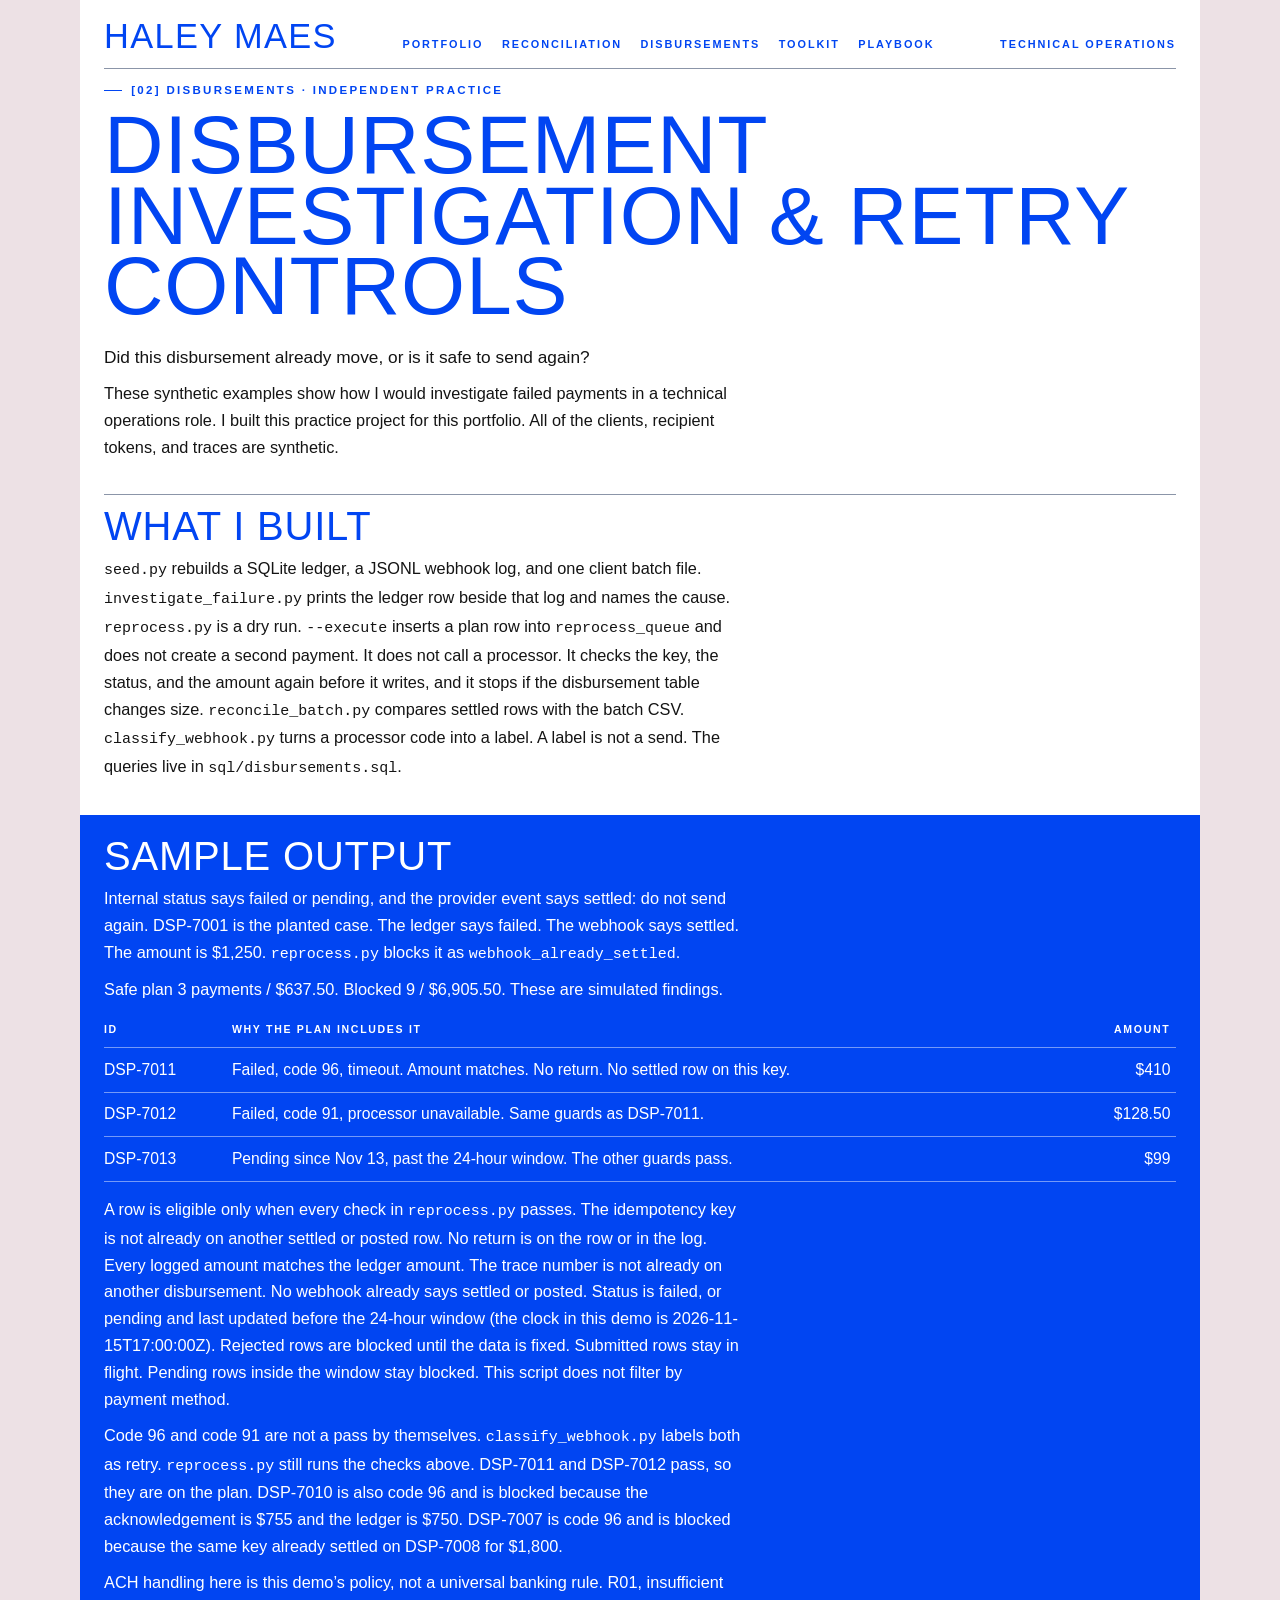
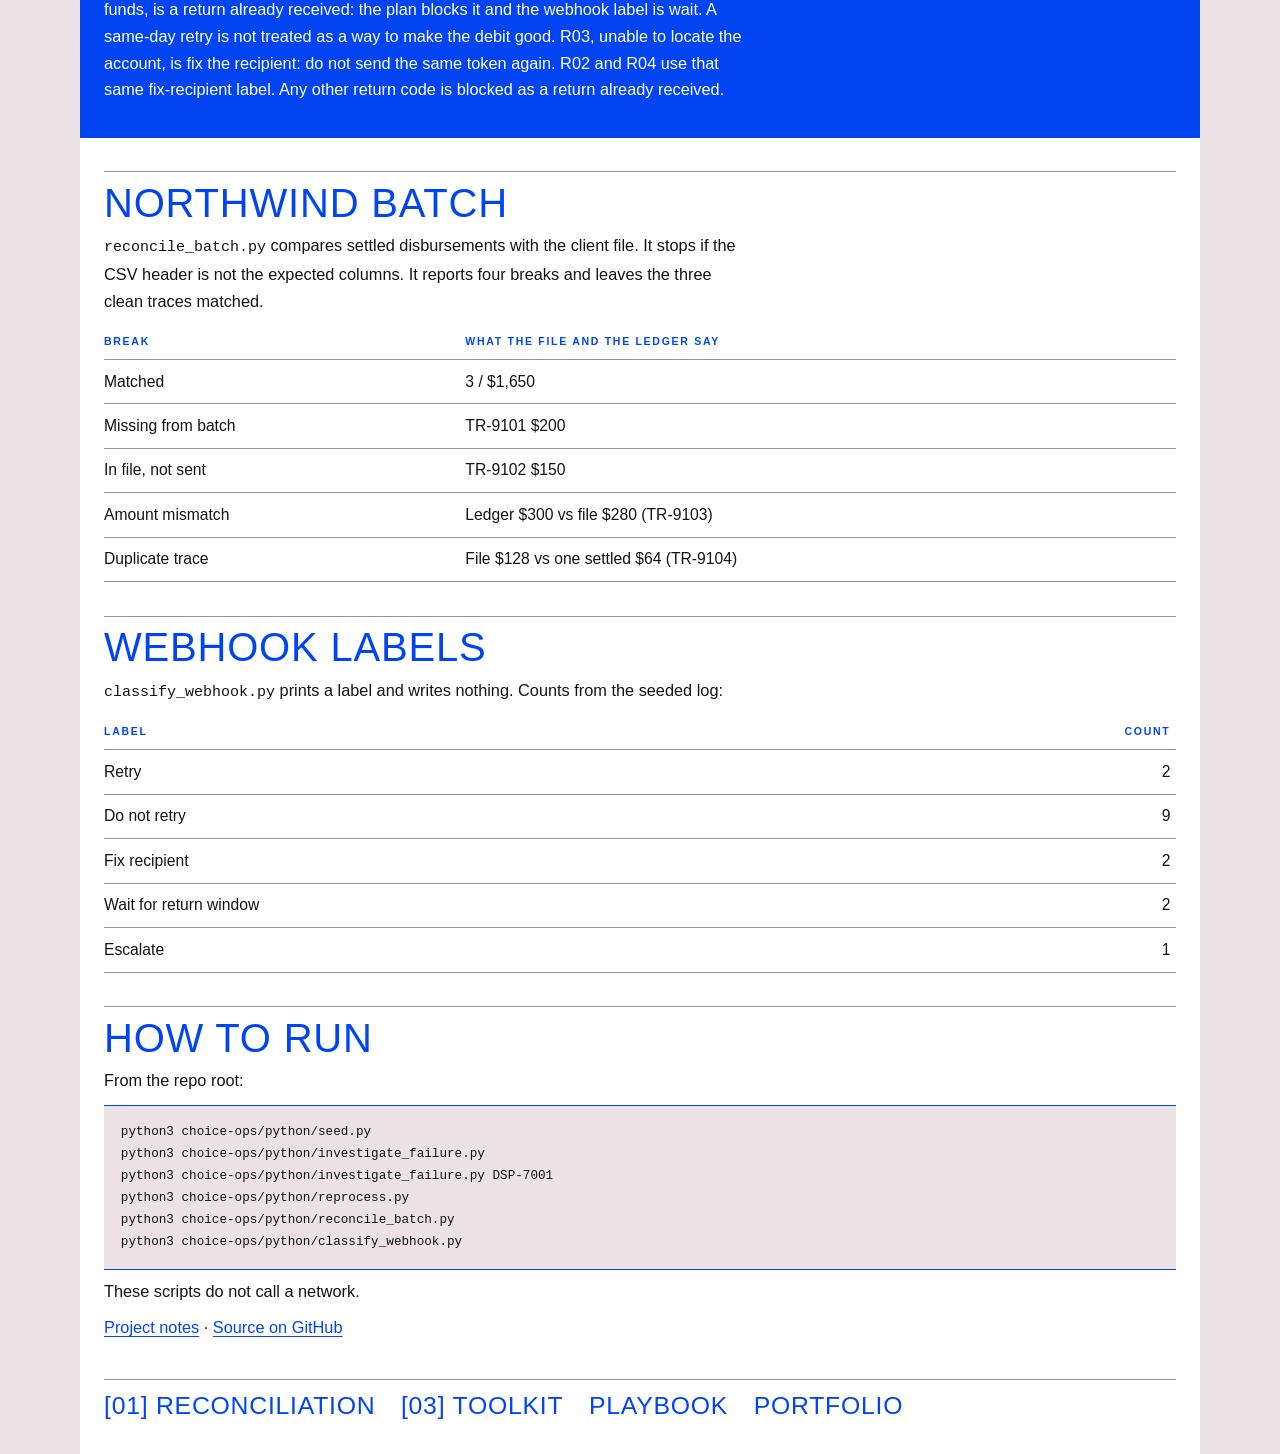
==== commit 364648f9: "Name each project by the investigation and the retry control. The titles should tell an interviewer " ====
--- a/choice-ops.html
+++ b/choice-ops.html
@@ -3,72 +3,56 @@
 <head>
   <meta charset="utf-8">
   <meta name="viewport" content="width=device-width, initial-scale=1">
-  <title>Choice ops — Haley Maes</title>
-  <meta name="description" content="Synthetic disbursement drills: investigate a failure, guard the reprocess, reconcile a batch, and label a webhook.">
-  <link rel="stylesheet" href="styles.css?v=3">
+  <title>Disbursement Investigation &amp; Retry Controls — Haley Maes</title>
+  <meta name="description" content="Independent practice project. Compare transaction records with webhook events, reconcile a client batch, and identify which attempts qualify for a reprocessing plan. Synthetic data.">
+  <link rel="stylesheet" href="styles.css?v=4">
 </head>
 <body>
   <div class="sheet">
     <header class="mast">
       <a class="name" href="index.html">Haley Maes</a>
       <nav aria-label="Sections">
-        <a href="index.html">Work</a>
-        <a href="problems.html">Breaks</a>
-        <a href="payment-exceptions.html">Ledger</a>
+        <a href="index.html">Portfolio</a>
+        <a href="payment-exceptions.html">Reconciliation</a>
         <a href="choice-ops.html">Disbursements</a>
-        <a href="patterns.html">Patterns</a>
+        <a href="patterns.html">Toolkit</a>
+        <a href="problems.html">Playbook</a>
       </nav>
       <p>Technical operations</p>
     </header>
 
     <main class="case">
-      <p class="eyebrow"><span class="mark" aria-hidden="true"></span>[02] Choice ops</p>
-      <h1 class="question choice">Did this disbursement already move, or is it safe to send again?</h1>
-      <p class="lede">Same four breaks I already chase on money coming in, pointed at money going out. I pull the timeline, I refuse anything that would pay twice, and I only write a plan row.</p>
+      <p class="eyebrow"><span class="mark" aria-hidden="true"></span>[02] Disbursements · independent practice</p>
+      <h1 class="question">Disbursement Investigation &amp; Retry Controls</h1>
+      <p class="lede">Did this disbursement already move, or is it safe to send again?</p>
+      <p>These synthetic examples show how I would investigate failed payments in a technical operations role. I built this practice project for this portfolio. All of the clients, recipient tokens, and traces are synthetic.</p>
 
-      <h2>What the code does</h2>
-      <p><code>seed.py</code> rebuilds a synthetic disbursement ledger, a webhook log, and one client batch file. <code>investigate_failure.py</code> sets the ledger row next to the event log. Pass an id, such as <code>DSP-7001</code>, when I want one timeline.</p>
-      <p><code>reprocess.py</code> is a dry run. It keeps the rows that are safe to plan and blocks the rest. <code>--execute</code> inserts plan rows only. The disbursement count stays 20. A second execute inserts 0.</p>
-      <p><code>reconcile_batch.py</code> compares the Northwind file with settled disbursements. <code>classify_webhook.py</code> turns a processor code into a label. A label is not a send.</p>
+      <h2>What I built</h2>
+      <p><code>seed.py</code> rebuilds a SQLite ledger, a JSONL webhook log, and one client batch file. <code>investigate_failure.py</code> prints the ledger row beside that log and names the cause. <code>reprocess.py</code> is a dry run. <code>--execute</code> inserts a plan row into <code>reprocess_queue</code> and does not create a second payment. It does not call a processor. It checks the key, the status, and the amount again before it writes, and it stops if the disbursement table changes size. <code>reconcile_batch.py</code> compares settled rows with the batch CSV. <code>classify_webhook.py</code> turns a processor code into a label. A label is not a send. The queries live in <code>sql/disbursements.sql</code>.</p>
 
       <section class="band">
-      <h2>Investigate</h2>
-      <p>8 causes, 9 rows, $7,045.50.</p>
+      <h2>Sample output</h2>
+      <p>Internal status says failed or pending, and the provider event says settled: do not send again. DSP-7001 is the planted case. The ledger says failed. The webhook says settled. The amount is $1,250. <code>reprocess.py</code> blocks it as <code>webhook_already_settled</code>.</p>
+      <p>Safe plan 3 payments / $637.50. Blocked 9 / $6,905.50. These are simulated findings.</p>
       <div class="table-wrap">
         <table>
           <thead>
-            <tr><th>Cause</th><th class="num">Rows</th><th class="num">Dollars</th></tr>
+            <tr><th>Id</th><th>Why the plan includes it</th><th class="num">Amount</th></tr>
           </thead>
           <tbody>
-            <tr><td>status_mismatch</td><td class="num">1</td><td class="num">$1,250</td></tr>
-            <tr><td>ach_r01</td><td class="num">1</td><td class="num">$480</td></tr>
-            <tr><td>ach_r03</td><td class="num">1</td><td class="num">$915.50</td></tr>
-            <tr><td>batch_rejected</td><td class="num">1</td><td class="num">$220</td></tr>
-            <tr><td>duplicate_trace</td><td class="num">2</td><td class="num">$1,280</td></tr>
-            <tr><td>idempotency_already_settled</td><td class="num">1</td><td class="num">$1,800</td></tr>
-            <tr><td>return_in_flight</td><td class="num">1</td><td class="num">$350</td></tr>
-            <tr><td>amount_mismatch</td><td class="num">1</td><td class="num">$750</td></tr>
+            <tr><td>DSP-7011</td><td>Failed, code 96, timeout. Amount matches. No return. No settled row on this key.</td><td class="num">$410</td></tr>
+            <tr><td>DSP-7012</td><td>Failed, code 91, processor unavailable. Same guards as DSP-7011.</td><td class="num">$128.50</td></tr>
+            <tr><td>DSP-7013</td><td>Pending since Nov 13, past the 24-hour window. The other guards pass.</td><td class="num">$99</td></tr>
           </tbody>
         </table>
       </div>
+      <p>A row is eligible only when every check in <code>reprocess.py</code> passes. The idempotency key is not already on another settled or posted row. No return is on the row or in the log. Every logged amount matches the ledger amount. The trace number is not already on another disbursement. No webhook already says settled or posted. Status is failed, or pending and last updated before the 24-hour window (the clock in this demo is 2026-11-15T17:00:00Z). Rejected rows are blocked until the data is fixed. Submitted rows stay in flight. Pending rows inside the window stay blocked. This script does not filter by payment method.</p>
+      <p>Code 96 and code 91 are not a pass by themselves. <code>classify_webhook.py</code> labels both as retry. <code>reprocess.py</code> still runs the checks above. DSP-7011 and DSP-7012 pass, so they are on the plan. DSP-7010 is also code 96 and is blocked because the acknowledgement is $755 and the ledger is $750. DSP-7007 is code 96 and is blocked because the same key already settled on DSP-7008 for $1,800.</p>
+      <p>ACH handling here is this demo’s policy, not a universal banking rule. R01, insufficient funds, is a return already received: the plan blocks it and the webhook label is wait. A same-day retry is not treated as a way to make the debit good. R03, unable to locate the account, is fix the recipient: do not send the same token again. R02 and R04 use that same fix-recipient label. Any other return code is blocked as a return already received.</p>
       </section>
 
-      <h2>Reprocess</h2>
-      <p>Dry run: safe 3 / $637.50. Blocked 9 / $6,905.50.</p>
-      <div class="table-wrap">
-        <table>
-          <thead>
-            <tr><th>Id</th><th>Why it is safe</th><th class="num">Amount</th></tr>
-          </thead>
-          <tbody>
-            <tr><td>DSP-7011</td><td>Code 96</td><td class="num">$410</td></tr>
-            <tr><td>DSP-7012</td><td>Code 91</td><td class="num">$128.50</td></tr>
-            <tr><td>DSP-7013</td><td>Pending since Nov 13</td><td class="num">$99</td></tr>
-          </tbody>
-        </table>
-      </div>
-
       <h2>Northwind batch</h2>
+      <p><code>reconcile_batch.py</code> compares settled disbursements with the client file. It stops if the CSV header is not the expected columns. It reports four breaks and leaves the three clean traces matched.</p>
       <div class="table-wrap">
         <table>
           <thead>
@@ -85,6 +69,7 @@
       </div>
 
       <h2>Webhook labels</h2>
+      <p><code>classify_webhook.py</code> prints a label and writes nothing. Counts from the seeded log:</p>
       <div class="table-wrap">
         <table>
           <thead>
@@ -108,14 +93,14 @@
 python3 choice-ops/python/reprocess.py
 python3 choice-ops/python/reconcile_batch.py
 python3 choice-ops/python/classify_webhook.py</code></pre>
-      <p>Synthetic clients, recipient tokens, and trace numbers. These scripts do not call a network.</p>
+      <p>These scripts do not call a network.</p>
       <p><a href="choice-ops/README.md">Project notes</a> · <a href="https://github.com/haleymykellemaes-beep/work-projects/tree/main/choice-ops">Source on GitHub</a></p>
 
       <nav class="pager" aria-label="More">
-        <a href="payment-exceptions.html">[01] Payment exceptions</a>
-        <a href="patterns.html">[03] Patterns</a>
-        <a href="problems.html">The same break</a>
-        <a href="index.html">Cover</a>
+        <a href="payment-exceptions.html">[01] Reconciliation</a>
+        <a href="patterns.html">[03] Toolkit</a>
+        <a href="problems.html">Playbook</a>
+        <a href="index.html">Portfolio</a>
       </nav>
     </main>
   </div>
--- a/styles.css
+++ b/styles.css
@@ -123,12 +123,17 @@
   margin-top: 0.4rem;
 }
 
+.hero > *,
+.grid > * {
+  min-width: 0;
+}
+
 .cover {
   margin: 0;
   max-width: 100%;
   font-family: var(--display);
   font-weight: 400;
-  font-size: clamp(4.8rem, 20cqi, 10.5rem);
+  font-size: clamp(2.15rem, 6.4cqi, 4.2rem);
   line-height: 0.78;
   letter-spacing: 0.01em;
   text-transform: uppercase;
@@ -220,7 +225,7 @@
   max-width: 100%;
   font-family: var(--display);
   font-weight: 400;
-  font-size: clamp(2.4rem, 8cqi, 4.4rem);
+  font-size: clamp(1.85rem, 5.2cqi, 3.15rem);
   line-height: 0.84;
   letter-spacing: 0.01em;
   text-transform: uppercase;
@@ -592,7 +597,7 @@
 }
 
 @media (max-width: 700px) {
-  .cover { font-size: clamp(3.5rem, 22cqi, 4.6rem); }
+  .cover { font-size: clamp(1.85rem, 9.5cqi, 2.35rem); }
 
   .question { font-size: clamp(1.85rem, 11cqi, 2.55rem); }
 
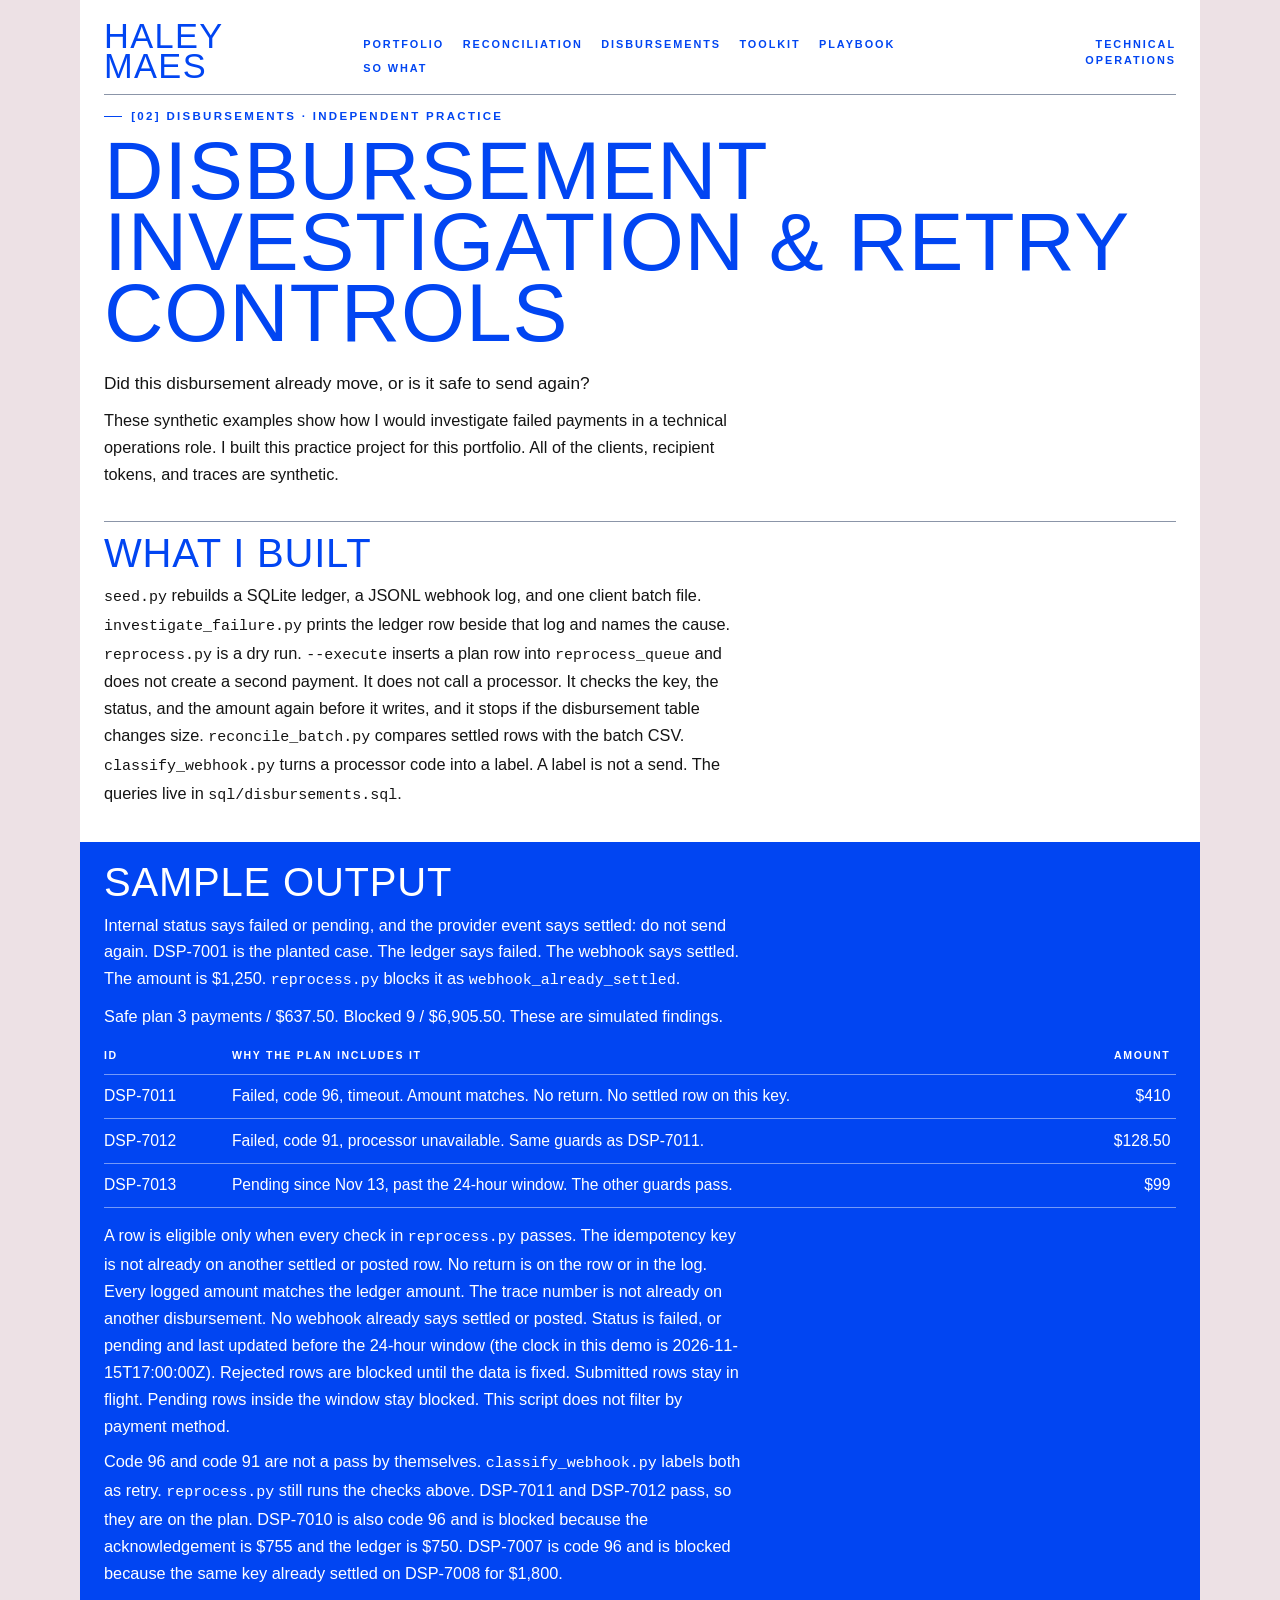
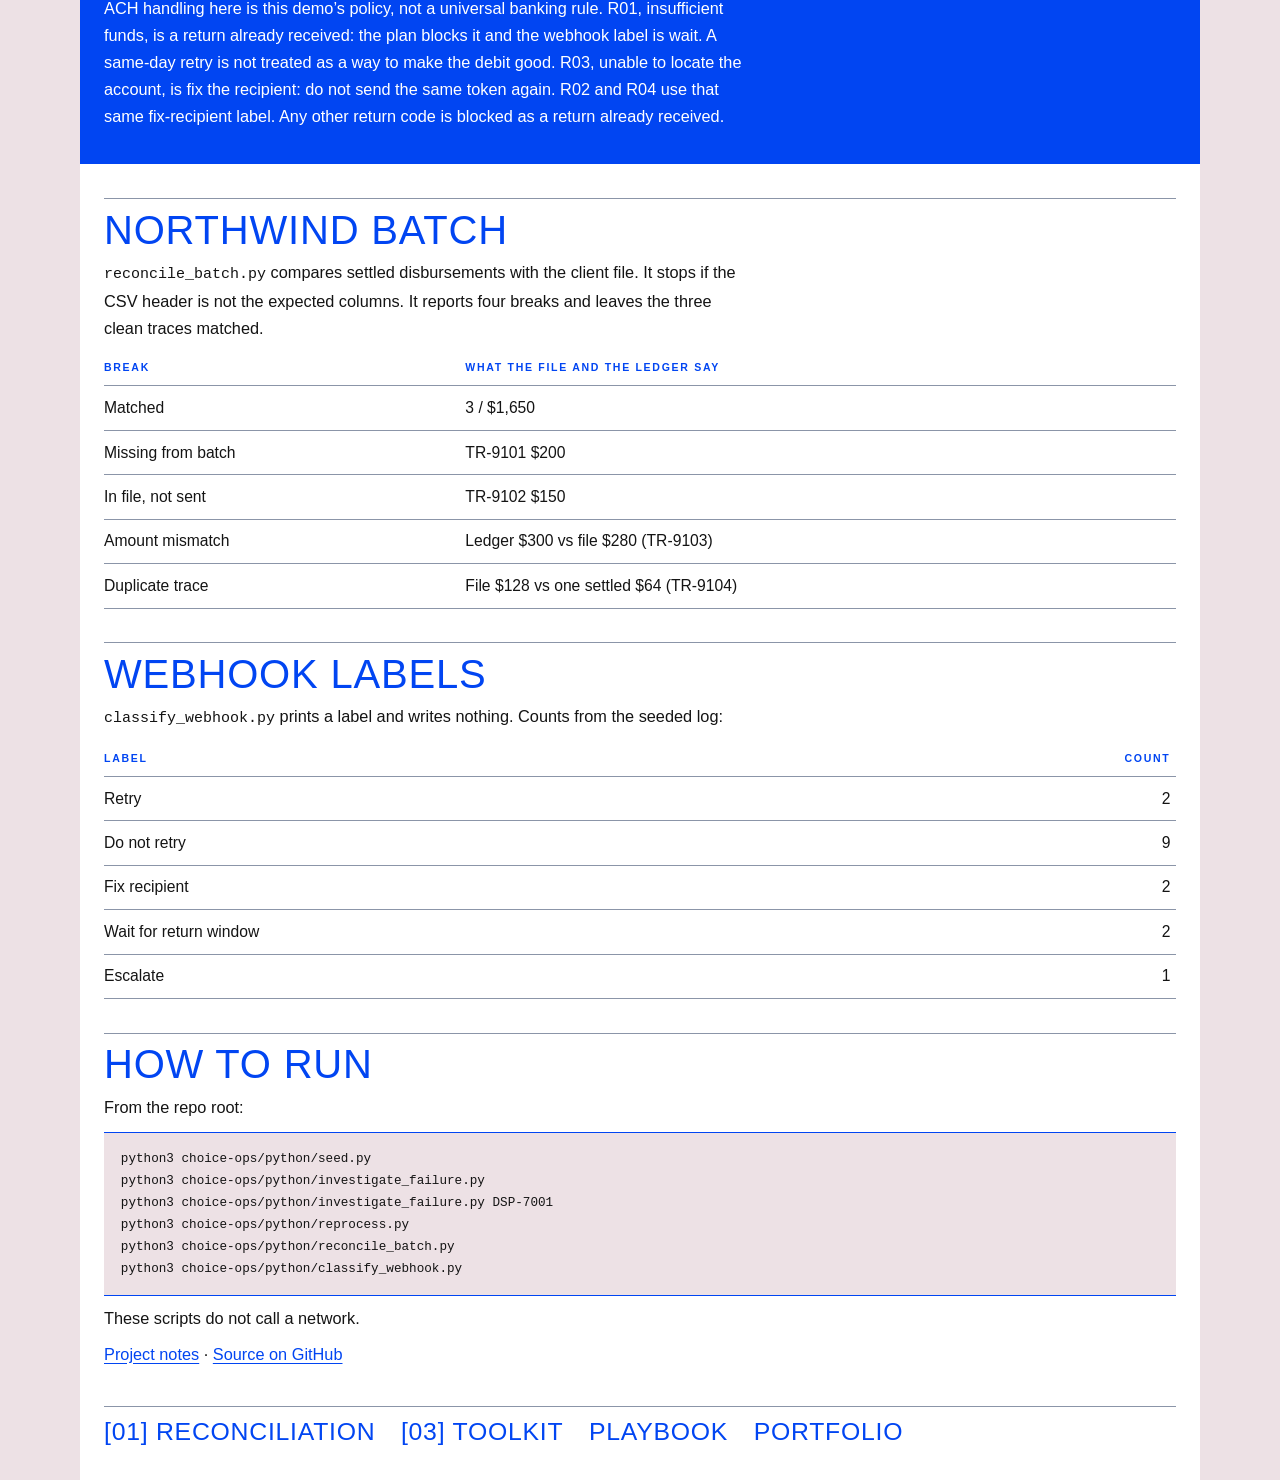
==== commit 00370921: "Add a So what page so an interviewer can see how the code is used on each exception." ====
--- a/choice-ops.html
+++ b/choice-ops.html
@@ -17,6 +17,7 @@
         <a href="choice-ops.html">Disbursements</a>
         <a href="patterns.html">Toolkit</a>
         <a href="problems.html">Playbook</a>
+        <a href="so-what.html">So what</a>
       </nav>
       <p>Technical operations</p>
     </header>
